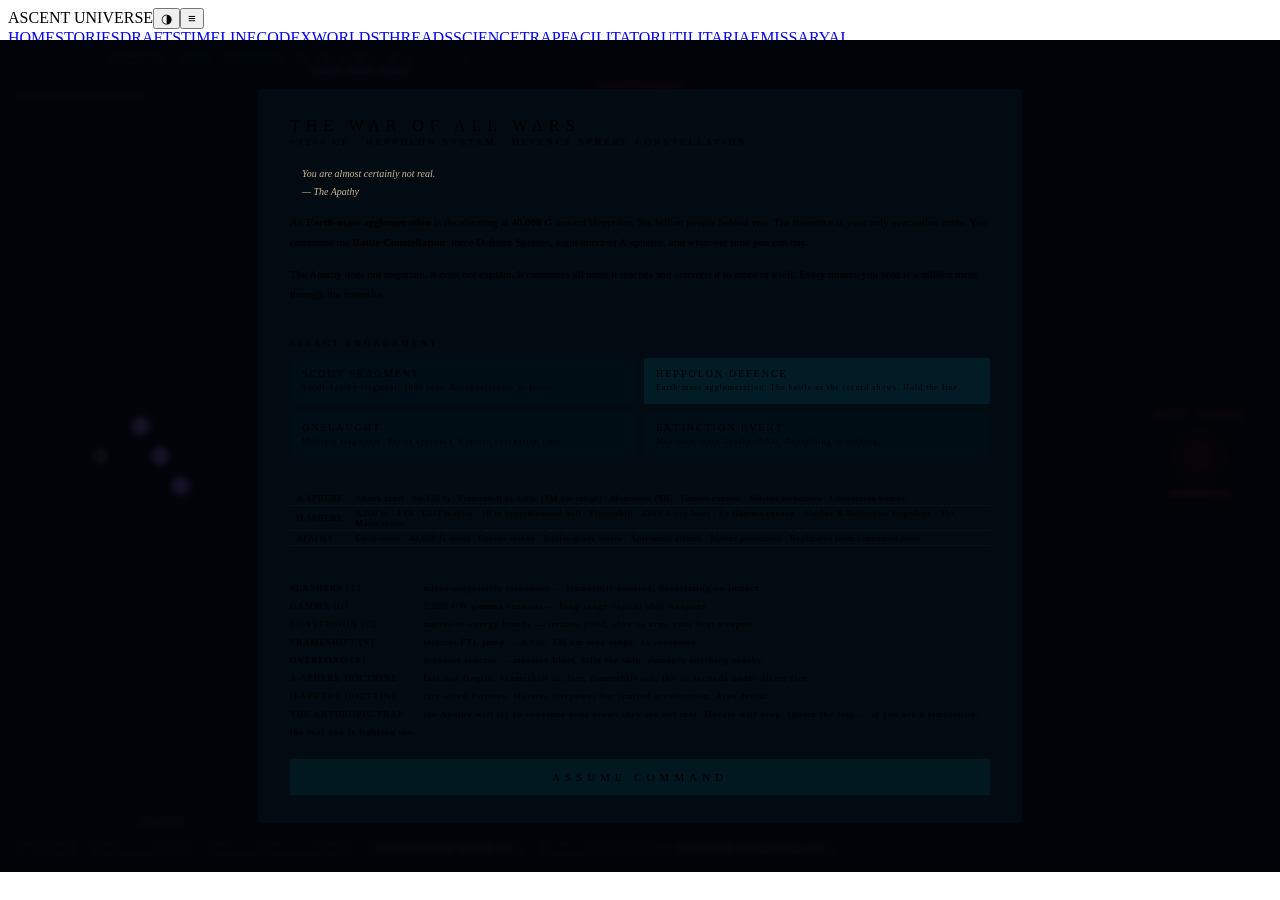
==== apathy-game.html @ 264d3a44 "Add War of All Wars RTS game (apathy-game.html) with site integration - New playable RTS: A-sphere/D" ====
<!DOCTYPE html>
<html lang="en">
<head>
<meta charset="UTF-8">
<meta name="viewport" content="width=device-width, initial-scale=1.0, maximum-scale=1.0, user-scalable=no">
<title>The War of All Wars — Ascent Universe</title>
<link rel="icon" href="favicon.svg" type="image/svg+xml">
<link rel="stylesheet" href="style.css">
<style>
body { overflow: hidden; }
#game-root {
  position: fixed; top: 40px; left: 0; right: 0; bottom: 28px;
  background: #020308; overflow: hidden; cursor: crosshair;
  font-family: var(--mono);
}
#gc { position: absolute; inset: 0; width: 100%; height: 100%; display: block; }

/* ── HUD ─────────────────────────────────────────────────────────── */
.hbtn {
  background: rgba(0,20,30,0.85); border: 1px solid var(--border); color: var(--text-dim);
  font-family: var(--mono); font-size: 9px; letter-spacing: 2px; padding: 6px 12px;
  cursor: pointer; border-radius: 2px; transition: all 0.15s; white-space: nowrap;
}
.hbtn:hover { border-color: var(--accent); color: var(--accent); }
.hbtn.armed { border-color: var(--accent); color: var(--accent); background: rgba(0,229,255,0.08); }
.hbtn.danger { border-color: rgba(255,80,60,0.5); color: #ff6b50; }
.hbtn.danger:hover, .hbtn.danger.armed { border-color: #ff5040; color: #ff5040; background: rgba(255,60,40,0.1); }
.hbtn:disabled { opacity: 0.35; cursor: default; }
.hbtn.purple { border-color: rgba(180,120,255,0.5); color: #b078ff; }
.hbtn.purple:hover, .hbtn.purple.armed { border-color: #b070ff; color: #b070ff; background: rgba(180,120,255,0.1); }

#hud-top { position: absolute; top: 8px; left: 10px; display: flex; gap: 8px; align-items: center; z-index: 6; flex-wrap: wrap; }
#clock { font-size: 11px; color: var(--accent); letter-spacing: 2px; min-width: 88px; }
#scn-tag { font-size: 8px; letter-spacing: 2px; color: var(--text-dim); border: 1px solid var(--border); padding: 4px 8px; border-radius: 2px; }

#fleet-strip { position: absolute; top: 8px; left: 50%; transform: translateX(-50%); display: flex; gap: 4px; z-index: 6; }
.fs-cell {
  width: 24px; height: 24px; border: 1px solid var(--border); border-radius: 2px;
  font-size: 7px; display: flex; align-items: center; justify-content: center;
  color: var(--text-dim); background: rgba(0,15,22,0.8); cursor: pointer; position: relative;
}
.fs-cell .bar { position: absolute; bottom: 0; left: 0; height: 2px; background: var(--accent); }
.fs-cell.sel { border-color: #fff; color: #fff; }
.fs-cell.lost { opacity: 0.3; text-decoration: line-through; }
.fs-cell.dsphere { border-color: rgba(180,120,255,0.5); color: #b078ff; width: 30px; }
.fs-cell.dsphere .bar { background: #b078ff; }

#enemy-strip { position: absolute; top: 40px; left: 50%; transform: translateX(-50%); display: flex; gap: 8px; z-index: 6; }
.es-cell { font-size: 8px; letter-spacing: 1px; color: #ff4040; border: 1px solid rgba(255,60,60,0.35); padding: 3px 8px; border-radius: 2px; background: rgba(30,0,0,0.7); cursor: pointer; }
.es-cell .bar { display: block; height: 2px; background: #ff4040; margin-top: 2px; }
.es-cell.intel { border-color: #ff5040; }

#event-log {
  position: absolute; right: 12px; top: 72px; width: 320px; max-height: 36%;
  z-index: 5; pointer-events: none; display: flex; flex-direction: column; gap: 4px;
  overflow: hidden;
}
.ev { font-size: 9px; line-height: 1.6; letter-spacing: 0.5px; padding: 4px 10px; border-left: 2px solid var(--border);
      background: rgba(0,10,16,0.75); color: var(--text-dim); animation: evIn 0.3s ease; }
.ev .ts { color: rgba(120,160,170,0.5); margin-right: 6px; }
.ev.warn { border-left-color: #ff5040; color: #ff8a70; }
.ev.good { border-left-color: var(--accent); color: var(--accent); }
.ev.quote { border-left-color: var(--accent2); color: #d8c8a8; font-style: italic; }
.ev.trap { border-left-color: #b070ff; color: #c8a0ff; }
@keyframes evIn { from { opacity: 0; transform: translateX(12px); } to { opacity: 1; transform: none; } }

#intel {
  position: absolute; right: 12px; bottom: 12px; width: 320px; z-index: 6;
  background: rgba(8,2,0,0.92); border: 1px solid rgba(255,60,60,0.4); border-radius: 2px;
  padding: 10px 12px; font-size: 9px; line-height: 1.7; color: #d88890; display: none;
}
#intel .ttl { color: #ff5040; font-size: 10px; letter-spacing: 2px; margin-bottom: 6px; }
#intel .row { display: flex; justify-content: space-between; border-bottom: 1px dotted rgba(255,60,60,0.15); padding: 1px 0; }
#intel .row span:first-child { color: rgba(255,100,100,0.55); }
#intel .state { color: #ffce9e; }

#hud-bottom {
  position: absolute; left: 10px; bottom: 12px; right: 344px; z-index: 6;
  display: flex; gap: 12px; align-items: flex-end; flex-wrap: wrap;
}
#sel-panel { display: flex; gap: 6px; flex-wrap: wrap; max-width: 62%; }
.sel-card {
  background: rgba(0,18,26,0.88); border: 1px solid var(--border); border-radius: 2px;
  padding: 5px 10px; font-size: 8px; letter-spacing: 1px; color: var(--text-dim); min-width: 130px;
}
.sel-card .nm { color: var(--accent); font-size: 9px; margin-bottom: 2px; }
.sel-card.dsphere .nm { color: #b078ff; }
.sel-card .hpb { height: 3px; background: rgba(255,255,255,0.08); margin: 3px 0; }
.sel-card .hpb i { display: block; height: 100%; background: var(--accent); }
#ability-bar { display: flex; gap: 8px; flex-wrap: wrap; }

#mode-banner {
  position: absolute; top: 72px; left: 50%; transform: translateX(-50%); z-index: 7;
  font-size: 10px; letter-spacing: 3px; color: var(--accent); padding: 6px 16px;
  border: 1px solid var(--accent); background: rgba(0,20,30,0.9); display: none;
}
#mode-banner.danger { color: #ff5040; border-color: #ff5040; }
#mode-banner.purple { color: #b070ff; border-color: #b070ff; }

#morale-bar {
  position: absolute; left: 10px; top: 42px; z-index: 6;
  font-size: 8px; letter-spacing: 2px; color: var(--text-dim);
}
#morale-bar .bar-bg { width: 140px; height: 4px; background: rgba(255,255,255,0.08); margin-top: 3px; }
#morale-bar .bar-fill { height: 100%; background: var(--accent); transition: width 0.3s; }

#scalebar { position: absolute; bottom: 14px; left: 50%; transform: translateX(-50%); z-index: 5;
  font-size: 8px; letter-spacing: 2px; color: rgba(120,180,200,0.6); text-align: center; pointer-events: none; }
#scalebar .seg { display: block; height: 3px; border: 1px solid rgba(120,180,200,0.5); border-top: none; margin-bottom: 2px; }

/* ── Overlays ────────────────────────────────────────────────────── */
.overlay {
  position: absolute; inset: 0; z-index: 20; display: flex; align-items: center; justify-content: center;
  background: rgba(0,4,8,0.88); backdrop-filter: blur(3px);
}
.ov-panel {
  max-width: 700px; width: calc(100% - 40px); max-height: 92%; overflow-y: auto;
  border: 1px solid var(--border); background: rgba(2,12,18,0.97); padding: 28px 32px; border-radius: 3px;
}
.ov-panel h1 { font-size: 16px; letter-spacing: 6px; color: var(--accent); margin: 0 0 2px; font-weight: 400; }
.ov-panel .sub { font-size: 9px; letter-spacing: 3px; color: var(--text-dim); margin-bottom: 18px; }
.ov-panel p { font-size: 11px; line-height: 1.8; color: var(--text-dim); margin: 0 0 12px; }
.ov-panel p b { color: var(--text); font-weight: 600; }
.ov-panel .ctl { font-size: 9px; line-height: 2; color: var(--text-dim); letter-spacing: 1px; }
.ov-panel .ctl b { color: var(--accent); display: inline-block; min-width: 130px; font-weight: 400; }
.ov-panel .quote { border-left: 2px solid var(--accent2); padding-left: 12px; font-style: italic; color: #cbb894; font-size: 10px; }
.ov-rule { height: 1px; background: var(--border); margin: 16px 0; }
.big-btn {
  display: block; width: 100%; margin-top: 18px; padding: 12px; text-align: center;
  background: rgba(0,229,255,0.06); border: 1px solid var(--accent); color: var(--accent);
  font-family: var(--mono); font-size: 11px; letter-spacing: 5px; cursor: pointer; transition: all 0.2s;
}
.big-btn:hover { background: rgba(0,229,255,0.15); }
.stat-row { display: flex; justify-content: space-between; font-size: 10px; letter-spacing: 1px; color: var(--text-dim); padding: 4px 0; border-bottom: 1px dotted rgba(255,255,255,0.06); }
.stat-row span:last-child { color: var(--text); }
#aftermath-title { font-size: 18px; letter-spacing: 6px; margin-bottom: 4px; }
.scn-grid { display: grid; grid-template-columns: 1fr 1fr; gap: 8px; margin: 10px 0; }
.scn-btn { border: 1px solid var(--border); background: rgba(0,15,22,0.7); padding: 10px 12px; cursor: pointer;
  font-family: var(--mono); text-align: left; transition: all 0.15s; border-radius: 2px; }
.scn-btn:hover { border-color: var(--accent); }
.scn-btn.sel { border-color: var(--accent); background: rgba(0,229,255,0.08); }
.scn-btn .sn { font-size: 10px; letter-spacing: 2px; color: var(--accent); margin-bottom: 3px; }
.scn-btn .sd { font-size: 8px; letter-spacing: 1px; color: var(--text-dim); line-height: 1.5; }
.spec-tbl { width: 100%; font-size: 9px; letter-spacing: 0.5px; color: var(--text-dim); border-collapse: collapse; margin-bottom: 8px; }
.spec-tbl td { padding: 2px 6px; border-bottom: 1px dotted rgba(255,255,255,0.06); }
.spec-tbl td:first-child { color: var(--accent); white-space: nowrap; }

@media (max-width: 900px) {
  #event-log { width: 210px; top: 100px; }
  #intel { width: 210px; }
  #hud-bottom { right: 224px; }
  #fleet-strip { top: 40px; }
  #enemy-strip { top: 72px; }
}
</style>
</head>
<body>
<div id="game-root">
  <canvas id="gc"></canvas>

  <div id="hud-top">
    <span id="clock">T+00:00</span>
    <button class="hbtn" id="btn-pause">PAUSE</button>
    <button class="hbtn" id="btn-speed">4&times;</button>
    <button class="hbtn" id="btn-fit">FIT [F]</button>
    <button class="hbtn" id="btn-rings">RINGS [O]</button>
    <button class="hbtn" id="btn-help">?</button>
    <button class="hbtn" id="btn-sim" title="Autoplay: AI controls your fleet">SIM</button>
    <span id="scn-tag"></span>
  </div>

  <div id="morale-bar">
    FLEET MORALE <span id="morale-pct">100%</span>
    <div class="bar-bg"><div class="bar-fill" id="morale-fill" style="width:100%"></div></div>
  </div>

  <div id="fleet-strip"></div>
  <div id="enemy-strip"></div>
  <div id="event-log"></div>
  <div id="intel"></div>
  <div id="mode-banner"></div>
  <div id="scalebar"><span class="seg" id="scaleseg"></span><span id="scalelbl"></span></div>

  <div id="hud-bottom">
    <div id="ability-bar">
      <button class="hbtn" id="btn-all">ALL [A]</button>
      <button class="hbtn" id="btn-slasher">SLASHERS [T]</button>
      <button class="hbtn" id="btn-gamma">GAMMA CANNONS [G]</button>
      <button class="hbtn purple" id="btn-conversion">CONVERSION BOMB [C]</button>
      <button class="hbtn" id="btn-frameshift">FRAMESHIFT [V]</button>
      <button class="hbtn danger" id="btn-overload">REACTOR OVERLOAD [X]</button>
    </div>
    <div id="sel-panel"></div>
  </div>

  <!-- Briefing -->
  <div class="overlay" id="briefing">
    <div class="ov-panel">
      <h1>THE WAR OF ALL WARS</h1>
      <div class="sub">~3200 CE &middot; HEPPOLON SYSTEM &middot; DEFENCE SPHERE CONSTELLATION</div>
      <p class="quote">You are almost certainly not real.<br>&mdash; The Apathy</p>
      <p>An <b>Earth-mass agglomeration</b> is decelerating at <b>40,000 G</b> toward Heppolon.
      Six billion people behind you. The interstice is your only evacuation route.
      You command the <b>Battle Constellation</b>: three Defence Spheres, eight hundred
      A-spheres, and whatever time you can buy.</p>
      <p>The Apathy does not negotiate. It does not explain. It consumes all mass
      it reaches and converts it to more of itself. Every minute you hold is a
      million more through the interstice.</p>
      <div class="ov-rule"></div>
      <div class="sub" style="margin-bottom:8px">SELECT ENGAGEMENT</div>
      <div class="scn-grid" id="scn-grid"></div>
      <div class="ov-rule"></div>
      <table class="spec-tbl">
        <tr><td>A-SPHERE</td><td>Attack craft &middot; 90-130 G &middot; Frameshift to 0.99c (1M km range) &middot; Monopole PDC &middot; Graver cannon &middot; Slasher torpedoes &middot; Conversion bombs</td></tr>
        <tr><td>D-SPHERE</td><td>3,200 m &middot; 4 Gt &middot; GUT reactor &middot; 10 m hyperdiamond hull &middot; Frameshift &middot; 220&times; X-ray laser &middot; 8&times; Gamma cannon &middot; Slasher &amp; Destructor torpedoes &middot; 35&times; Masscannon</td></tr>
        <tr><td>APATHY</td><td>Earth-mass &middot; 40,000 G decel &middot; Graver spikes &middot; Stellar-grade lasers &middot; Anti-mind affects &middot; Matter projection &middot; Replicates from consumed mass</td></tr>
      </table>
      <div class="ov-rule"></div>
      <div class="ctl">
        <b>SLASHERS [T]</b> micro-singularity torpedoes &mdash; frameshift-boosted, devastating on impact<br>
        <b>GAMMA [G]</b> 2,200 GW gamma cannons &mdash; long-range capital ship weapons<br>
        <b>CONVERSION [C]</b> matter-to-energy bombs &mdash; teraton yield, slow to arm, your best weapon<br>
        <b>FRAMESHIFT [V]</b> tactical FTL jump &mdash; 0.99c, 1M km max range, 1s cooldown<br>
        <b>OVERLOAD [X]</b> detonate reactor &mdash; massive blast, kills the ship, damages anything nearby<br>
        <b>A-SPHERE DOCTRINE</b> fast and fragile. Frameshift in, fire, frameshift out. Die in seconds under direct fire.<br>
        <b>D-SPHERE DOCTRINE</b> city-sized fortress. Massive firepower but limited acceleration. Area denial.<br>
        <b>THE ANTHROPIC TRAP</b> the Apathy will try to convince your crews they are not real. Morale will drop. Ignore the trap &mdash; if you are a simulation, the real you is fighting too.<br>
      </div>
      <button class="big-btn" id="btn-start">ASSUME COMMAND</button>
    </div>
  </div>

  <!-- Help overlay -->
  <div class="overlay" id="helpov" style="display:none">
    <div class="ov-panel">
      <h1>COMMAND REFERENCE</h1>
      <div class="sub">DEFENCE SPHERE CONSTELLATION</div>
      <div class="ctl">
        <b>LEFT-CLICK</b> select unit or designate target in weapon mode<br>
        <b>RIGHT-CLICK</b> move selected units to position / attack-move on enemy<br>
        <b>SHIFT+CLICK</b> add to selection &middot; <b>A</b> select all &middot; <b>1-9</b> select by number<br>
        <b>SCROLL</b> zoom &middot; <b>MIDDLE-DRAG</b> pan &middot; <b>ARROWS</b> pan<br>
        <b>SPACE</b> pause &middot; <b>+/-</b> time compression &middot; <b>F</b> fit view &middot; <b>O</b> range rings<br>
      </div>
      <div class="ov-rule"></div>
      <div class="ctl">
        <b>APATHY GRAVER SPIKES</b> predictive gravity weapons. Hard to dodge. Shred missiles and ships alike.<br>
        <b>SHEARING WAVES</b> gravity gradients that disable frameshift drives and sever hull armour.<br>
        <b>ANTI-MIND AFFECTS</b> memetic weapons that reduce fleet morale. Lower morale = reduced crew effectiveness.<br>
        <b>REPLICATION</b> the Apathy converts consumed mass into more of itself. Do not let it reach the planet.<br>
        <b>WIN CONDITION</b> destroy the Apathy fragment before it reaches the interstice. Or hold long enough for full evacuation.<br>
      </div>
      <button class="big-btn" id="btn-helpclose">RETURN TO CIC</button>
    </div>
  </div>

  <!-- Aftermath -->
  <div class="overlay" id="aftermath" style="display:none">
    <div class="ov-panel">
      <h1 id="aftermath-title"></h1>
      <div class="sub" id="aftermath-sub"></div>
      <div id="aftermath-stats"></div>
      <div class="ov-rule"></div>
      <p class="quote" id="aftermath-quote"></p>
      <p class="ctl" id="aftermath-canon" style="margin-top:12px;"></p>
      <button class="big-btn" id="btn-restart">NEW ENGAGEMENT</button>
    </div>
  </div>
</div>

<script>
(function(){
'use strict';

/* ════════════════════════════════════════════════════════════════════
   THE WAR OF ALL WARS — Apathy War, ~3200 CE
   Real units: positions in Mm (megametres = 1000 km), velocity in km/s,
   acceleration in km/s^2. 1 G = 0.00981 km/s^2.
   Frameshift: instant repositioning up to 1,000,000 km (1000 Mm).
   Fixed-timestep sim with time compression.
   ════════════════════════════════════════════════════════════════════ */

const canvas = document.getElementById('gc');
const ctx = canvas.getContext('2d');
let vw = 100, vh = 100, dpr = 1;

const G = 0.00981;
const H = 0.5;
const C = 299792;   // speed of light, km/s
const Mm = 1000;    // 1 megametre = 1000 km; world coords in Mm
const WORLD = { w: 6000, h: 4000 };  // 6M x 4M km battlespace
const INTERSTICE = { x: 300, y: 2000 };
const PLANET = { x: 1200, y: 2000 };

const cam = { x: WORLD.w/2, y: WORLD.h/2, z: 0.15 };

const SCENARIOS = {
  scout:     { label: 'SCOUT FRAGMENT',    desc: 'Small Apathy fragment, 1000 tons. Reconnaissance in force.', mass: 1000, speed: 0.3 },
  standard:  { label: 'HEPPOLON DEFENCE',  desc: 'Earth-mass agglomeration. The battle as the record shows. Hold the line.', mass: 5.97e9, speed: 0.7 },
  onslaught: { label: 'ONSLAUGHT',         desc: 'Multiple fragments. Faster approach. Limited evacuation time.', mass: 5.97e11, speed: 0.85 },
  extinction:{ label: 'EXTINCTION EVENT',  desc: 'Maximum-mass Apathy. 0.95c. Everything or nothing.', mass: 5.97e13, speed: 0.95 }
};
let scnKey = 'standard';
try { scnKey = localStorage.getItem('woaw-scn') || 'standard'; } catch(e){}
if (!SCENARIOS[scnKey]) scnKey = 'standard';

const game = {
  running: false, paused: false, over: false,
  t: 0, timeScale: 4, rings: true,
  morale: 100, trapActive: false, trapT: 0,
  evacPop: 0, evacRate: 0,
  autoplay: false, autoT: 0,
  endTimer: -1
};
const stats = {
  asphereDestroyed: 0, dsphereDestroyed: 0,
  slashersFired: 0, gammaFired: 0, conversionFired: 0,
  overloads: 0, frameshifts: 0,
  apathyDamage: 0
};

const units = [], enemies = [], projectiles = [], beams = [], fx = [];
let selected = new Set();
let mode = null;
let intelTarget = null;
let dragStart = null, dragNow = null, panning = false, panLast = null;

/* ── class data ─────────────────────────────────────────────────── */
const CLS = {
  asphere: {
    label: 'A-SPHERE ATTACK CRAFT',
    acc: 100*G, accBurst: 130*G, vmax: 800,
    hull: 40, armor: 10,
    frameshiftRange: 1000, frameshiftCd: 8,
    pdcRange: 80, pdcDmg: 2, pdcCycle: 2,
    graverRange: 400, graverDmg: 8, graverCycle: 15,
    slasherCount: 12, slasherSpeed: 200, slasherDmg: 15,
    conversionCount: 2, conversionDmg: 80, conversionArm: 10,
    overloadDmg: 120, overloadRadius: 60
  },
  dsphere: {
    label: 'ULTIMATE HEIGHT-CLASS DEFENCE SPHERE',
    acc: 2*G, accBurst: 5*G, vmax: 50,
    hull: 800, armor: 100,
    frameshiftRange: 1000, frameshiftCd: 15,
    xrayCount: 220, xrayRange: 600, xrayDmg: 1, xrayCycle: 3,
    gammaCount: 8, gammaRange: 1200, gammaDmg: 12, gammaCycle: 12,
    slasherCount: 60, slasherSpeed: 150, slasherDmg: 20,
    conversionCount: 30, conversionDmg: 120, conversionArm: 15,
    masscannon: 35, massRange: 200, massDmg: 3, massCycle: 1,
    overloadDmg: 500, overloadRadius: 150
  },
  apathy: {
    label: 'APATHY AGGLOMERATION',
    acc: 40000*G,
    graverRange: 800, graverDmg: 30, graverCycle: 4,
    laserRange: 2000, laserDmg: 15, laserCycle: 2,
    waveRange: 400, waveDmg: 50,
    antimindRange: 3000, antimindCycle: 60,
    trapRange: 5000, trapCd: 180,
    replicateRate: 0.001
  }
};

const ASPHERE_NAMES = [];
for (let i = 1; i <= 20; i++) ASPHERE_NAMES.push('A-' + String(i).padStart(2,'0'));
const DSPHERE_NAMES = ['ULTIMATE HEIGHT', 'RESOLUTE DAWN', 'IRON COVENANT'];

/* ── helpers ─────────────────────────────────────────────────────── */
const rnd = Math.random;
function dist(a,b){ return Math.hypot(a.x-b.x, a.y-b.y); }
function clamp(v,a,b){ return v<a?a:(v>b?b:v); }
function fmt(n){ return Math.round(n).toString().replace(/\B(?=(\d{3})+(?!\d))/g, ','); }

function thrustToward(e, dvx, dvy, acc, dt){
  const dm = Math.hypot(dvx, dvy) || 1e-9;
  const am = Math.min(acc*dt, dm);
  e.vx += dvx/dm*am; e.vy += dvy/dm*am;
  e.curAcc = am/dt;
}
function arrive(e, tx, ty, acc, dt, vmax){
  const dx = tx-e.x, dy = ty-e.y, d = Math.hypot(dx,dy) || 1e-9;
  const sp = Math.min(vmax, Math.sqrt(2*acc*Math.max(d-1,0))*0.85);
  thrustToward(e, dx/d*sp - e.vx, dy/d*sp - e.vy, acc, dt);
}
function pursue(e, tx, ty, acc, dt, vmax){
  const dx = tx-e.x, dy = ty-e.y, d = Math.hypot(dx,dy) || 1e-9;
  thrustToward(e, dx/d*vmax - e.vx, dy/d*vmax - e.vy, acc, dt);
}
function brake(e, acc, dt){
  thrustToward(e, -e.vx, -e.vy, acc, dt);
  if (Math.hypot(e.vx, e.vy) < 0.05){ e.vx = 0; e.vy = 0; e.curAcc = 0; }
}
function lead(sx, sy, t, ps, maxT){
  let tx = t.x, ty = t.y;
  for (let i=0;i<3;i++){
    const tt = Math.min(Math.hypot(tx-sx, ty-sy)*Mm/ps, maxT || 1e9);
    tx = t.x + t.vx*tt/Mm; ty = t.y + t.vy*tt/Mm;
  }
  return { x: tx, y: ty };
}

/* ── setup ───────────────────────────────────────────────────────── */
function makeUnit(cls, name, x, y){
  const c = CLS[cls];
  return {
    kind: 'fleet', cls, name, x, y, vx: 0, vy: 0, curAcc: 0,
    hp: c.hull, maxHp: c.hull, armor: c.armor || 0, angle: 0,
    dest: null, attackTarget: null,
    slashers: c.slasherCount || 0,
    conversions: c.conversionCount || 0,
    frameshiftCd: 0, xrayCd: 0, gammaCd: 0, pdcCd: 0, massCd: 0,
    dead: false, flash: 0, id: 0
  };
}

function makeApathy(x, y, hp){
  return {
    kind: 'apathy', cls: 'apathy', name: 'APATHY FRAGMENT',
    x, y, vx: 0, vy: 0, curAcc: 0, angle: Math.PI,
    hp, maxHp: hp, armor: 0,
    graverCd: 0, laserCd: 0, waveCd: 0, antimindCd: 30, trapCd: 60,
    dead: false, flash: 0, replicateAcc: 0,
    target: null, state: 'approach'
  };
}

let nextId = 1;
function initGame(){
  const scn = SCENARIOS[scnKey];
  units.length = 0; enemies.length = 0; projectiles.length = 0; beams.length = 0; fx.length = 0;
  selected.clear(); nextId = 1;
  Object.keys(stats).forEach(k => stats[k] = 0);
  game.t = 0; game.morale = 100; game.trapActive = false; game.trapT = 0;
  game.evacPop = 0; game.evacRate = 0; game.over = false; game.endTimer = -1;

  // D-spheres in defensive formation near the interstice
  for (let i = 0; i < 3; i++){
    const u = makeUnit('dsphere', DSPHERE_NAMES[i],
      INTERSTICE.x + 200 + i*100, INTERSTICE.y - 150 + i*150);
    u.id = nextId++;
    units.push(u);
  }
  // A-sphere wings spread across the battlespace
  for (let i = 0; i < 20; i++){
    const ang = (i / 20) * Math.PI * 2;
    const r = 400 + rnd()*300;
    const u = makeUnit('asphere', ASPHERE_NAMES[i],
      WORLD.w/2 + Math.cos(ang)*r, WORLD.h/2 + Math.sin(ang)*r);
    u.id = nextId++;
    units.push(u);
  }

  // Apathy: arrives from the right edge
  const apathyHp = Math.min(scn.mass / 100, 10000);
  const ap = makeApathy(WORLD.w - 200, WORLD.h/2, apathyHp);
  ap.vx = -scn.speed * C / Mm * 0.001; // very slow in world coords, decelerating
  enemies.push(ap);

  game.evacRate = 800000; // people per second through the interstice
}

/* ── event log ───────────────────────────────────────────────────── */
const logEl = document.getElementById('event-log');
function logTime(){
  const t = game.t, m = Math.floor(t/60), s = Math.floor(t%60);
  return String(m).padStart(2,'0') + ':' + String(s).padStart(2,'0');
}
function log(msg, cls){
  const d = document.createElement('div');
  d.className = 'ev' + (cls ? ' '+cls : '');
  d.innerHTML = '<span class="ts">'+logTime()+'</span>' + msg;
  logEl.insertBefore(d, logEl.firstChild);
  while (logEl.children.length > 9) logEl.removeChild(logEl.lastChild);
}

/* ── combat ──────────────────────────────────────────────────────── */
function hitUnit(u, dmg, type){
  if (u.dead) return;
  const absorbed = Math.min(u.armor, dmg * 0.5);
  u.armor -= absorbed * 0.1;
  u.hp -= (dmg - absorbed);
  u.flash = 0.25;
  if (u.hp <= 0) destroyUnit(u);
}
function destroyUnit(u){
  if (u.dead) return;
  u.dead = true; u.hp = 0;
  if (u.cls === 'asphere') stats.asphereDestroyed++;
  else stats.dsphereDestroyed++;
  selected.delete(u.id);
  fx.push({ type:'boom', x:u.x, y:u.y, t:0, dur:u.cls==='dsphere'?2:0.8, maxR:u.cls==='dsphere'?80:30, color:'rgba(255,200,140,1)' });
  log(u.name + ' destroyed.', 'warn');
  refreshFleetStrip();
}
function hitApathy(a, dmg){
  if (a.dead) return;
  a.hp -= dmg; a.flash = 0.25;
  stats.apathyDamage += dmg;
  if (a.hp <= 0){
    a.dead = true;
    fx.push({ type:'boom', x:a.x, y:a.y, t:0, dur:4, maxR:300, color:'rgba(255,255,230,1)' });
    log('APATHY FRAGMENT DESTROYED. The agglomeration is breaking apart, consumed in its own energy.', 'good');
  }
}

/* ── unit actions ────────────────────────────────────────────────── */
function fireSlasher(u, target){
  if (u.dead || u.slashers <= 0 || !target || target.dead) return;
  u.slashers--;
  stats.slashersFired++;
  const spd = CLS[u.cls].slasherSpeed;
  const L = lead(u.x, u.y, target, spd*Mm, 30);
  const d = Math.hypot(L.x-u.x, L.y-u.y) || 1;
  projectiles.push({
    type: 'slasher', x: u.x, y: u.y,
    vx: (L.x-u.x)/d*spd + u.vx/Mm, vy: (L.y-u.y)/d*spd + u.vy/Mm,
    target, dmg: CLS[u.cls].slasherDmg, life: 60, dead: false, age: 0
  });
  u.flash = 0.1;
  fx.push({ type:'launch', x:u.x, y:u.y, tx:target.x, ty:target.y, t:0, dur:1.5, maxR:20, color:'rgba(0,229,255,0.6)', n:1 });
}
function fireConversion(u, target){
  if (u.dead || u.conversions <= 0 || !target || target.dead) return;
  u.conversions--;
  stats.conversionFired++;
  const spd = 80;
  const L = lead(u.x, u.y, target, spd*Mm, 40);
  const d = Math.hypot(L.x-u.x, L.y-u.y) || 1;
  projectiles.push({
    type: 'conversion', x: u.x, y: u.y,
    vx: (L.x-u.x)/d*spd + u.vx/Mm, vy: (L.y-u.y)/d*spd + u.vy/Mm,
    target, dmg: CLS[u.cls].conversionDmg, life: 120, dead: false, age: 0,
    armTime: CLS[u.cls].conversionArm
  });
  u.flash = 0.15;
  fx.push({ type:'launch', x:u.x, y:u.y, tx:target.x, ty:target.y, t:0, dur:2, maxR:30, color:'rgba(180,120,255,0.7)', n:1 });
  log(u.name + ': Conversion bomb away. Teraton yield. Arm time ' + CLS[u.cls].conversionArm + 's.', 'good');
}
function doFrameshift(u, tx, ty){
  if (u.dead || u.frameshiftCd > 0) return;
  const maxR = CLS[u.cls].frameshiftRange;
  const d = Math.hypot(tx-u.x, ty-u.y);
  if (d > maxR){ tx = u.x + (tx-u.x)/d*maxR; ty = u.y + (ty-u.y)/d*maxR; }
  fx.push({ type:'ring', x:u.x, y:u.y, t:0, dur:0.6, maxR:40, color:'rgba(160,200,255,0.8)' });
  u.x = tx; u.y = ty;
  u.frameshiftCd = CLS[u.cls].frameshiftCd;
  stats.frameshifts++;
  fx.push({ type:'ring', x:u.x, y:u.y, t:0, dur:0.8, maxR:50, color:'rgba(160,200,255,0.9)' });
}
function doOverload(u){
  if (u.dead) return;
  const c = CLS[u.cls];
  stats.overloads++;
  fx.push({ type:'gamma', x:u.x, y:u.y, t:0, dur:2.5, maxR:c.overloadRadius, color:'rgba(255,255,200,1)' });
  for (const e of enemies){
    if (e.dead) continue;
    if (dist(u, e) < c.overloadRadius) hitApathy(e, c.overloadDmg);
  }
  for (const o of units){
    if (o.dead || o === u) continue;
    if (dist(u, o) < c.overloadRadius * 0.5) hitUnit(o, c.overloadDmg * 0.3, 'blast');
  }
  log(u.name + ': Reactor overload. Vacuum energy discharge. ' + (u.cls === 'dsphere' ? 'The detonation outshines the star.' : 'A brief, brilliant point of light.'), 'warn');
  destroyUnit(u);
}

/* ── update: fleet units ─────────────────────────────────────────── */
function updateUnit(u, dt){
  if (u.dead) return;
  u.flash = Math.max(0, u.flash - dt);
  u.frameshiftCd = Math.max(0, u.frameshiftCd - dt);
  const c = CLS[u.cls];

  // Movement
  if (u.attackTarget && !u.attackTarget.dead){
    const d = dist(u, u.attackTarget);
    const standoff = u.cls === 'dsphere' ? 600 : 300;
    if (d > standoff) pursue(u, u.attackTarget.x, u.attackTarget.y, c.acc, dt, c.vmax);
    else brake(u, c.acc, dt);
  } else if (u.dest){
    arrive(u, u.dest.x, u.dest.y, c.acc, dt, c.vmax);
    if (dist(u, u.dest) < 5 && Math.hypot(u.vx,u.vy) < 1){ u.dest = null; u.vx = 0; u.vy = 0; }
  } else {
    brake(u, c.acc, dt);
  }
  u.x = clamp(u.x + u.vx/Mm*dt, 10, WORLD.w-10);
  u.y = clamp(u.y + u.vy/Mm*dt, 10, WORLD.h-10);
  if (Math.hypot(u.vx,u.vy) > 1) u.angle = Math.atan2(u.vy, u.vx);

  // Morale effect on fire rate
  const moraleF = 0.5 + 0.5 * (game.morale / 100);

  // Auto weapons vs nearest enemy
  const target = enemies.find(e => !e.dead);
  if (!target) return;
  const d = dist(u, target);

  if (u.cls === 'dsphere'){
    // X-ray lasers: continuous barrage
    u.xrayCd -= dt;
    if (u.xrayCd <= 0 && d < c.xrayRange){
      u.xrayCd = c.xrayCycle / moraleF;
      beams.push({ x1:u.x, y1:u.y, x2:target.x, y2:target.y, life:0.2, color:'rgba(255,235,255,0.85)', w:1.5 });
      hitApathy(target, c.xrayDmg);
    }
    // Gamma cannons
    u.gammaCd -= dt;
    if (u.gammaCd <= 0 && d < c.gammaRange){
      u.gammaCd = c.gammaCycle / moraleF;
      beams.push({ x1:u.x, y1:u.y, x2:target.x, y2:target.y, life:0.4, color:'rgba(140,255,160,0.95)', w:3 });
      hitApathy(target, c.gammaDmg);
      stats.gammaFired++;
    }
    // Masscannons
    u.massCd -= dt;
    if (u.massCd <= 0 && d < c.massRange){
      u.massCd = c.massCycle;
      hitApathy(target, c.massDmg);
    }
  } else {
    // A-sphere: PDC + graver cannon
    u.pdcCd -= dt;
    if (u.pdcCd <= 0 && d < c.pdcRange){
      u.pdcCd = c.pdcCycle / moraleF;
      beams.push({ x1:u.x, y1:u.y, x2:target.x, y2:target.y, life:0.1, color:'rgba(200,255,220,0.7)', w:1 });
      hitApathy(target, c.pdcDmg);
    }
    u.gammaCd = (u.gammaCd || 0) - dt;
    if (u.gammaCd <= 0 && d < c.graverRange){
      u.gammaCd = c.graverCycle / moraleF;
      beams.push({ x1:u.x, y1:u.y, x2:target.x+rnd()*20-10, y2:target.y+rnd()*20-10, life:0.3, color:'rgba(160,220,255,0.9)', w:2 });
      hitApathy(target, c.graverDmg);
    }
  }
}

/* ── update: apathy ──────────────────────────────────────────────── */
function updateApathy(a, dt){
  if (a.dead) return;
  a.flash = Math.max(0, a.flash - dt);

  // Approach the interstice/planet
  if (a.state === 'approach'){
    arrive(a, PLANET.x, PLANET.y, CLS.apathy.acc * 0.0001, dt, 200);
  }
  a.x += a.vx/Mm*dt; a.y += a.vy/Mm*dt;

  // Pick target: nearest unit
  const alive = units.filter(u => !u.dead);
  if (!alive.length) return;
  let nearest = null, nd = Infinity;
  for (const u of alive){ const d = dist(a, u); if (d < nd){ nd = d; nearest = u; } }
  a.target = nearest;

  // Graver spikes: predictive targeting
  a.graverCd -= dt;
  if (a.graverCd <= 0 && nd < CLS.apathy.graverRange){
    a.graverCd = CLS.apathy.graverCycle;
    const tgt = alive[Math.floor(rnd()*alive.length)];
    if (tgt && dist(a, tgt) < CLS.apathy.graverRange){
      const d2 = dist(a, tgt);
      const p = d2 < 100 ? 0.7 : d2 < 300 ? 0.4 : 0.2;
      beams.push({ x1:a.x, y1:a.y, x2:tgt.x, y2:tgt.y, life:0.5, color:'rgba(255,60,60,0.95)', w:4 });
      if (rnd() < p) hitUnit(tgt, CLS.apathy.graverDmg, 'graver');
      else fx.push({ type:'ring', x:tgt.x, y:tgt.y, t:0, dur:0.4, maxR:30, color:'rgba(255,60,60,0.5)' });
    }
  }

  // Stellar-grade lasers
  a.laserCd -= dt;
  if (a.laserCd <= 0 && nd < CLS.apathy.laserRange){
    a.laserCd = CLS.apathy.laserCycle;
    const targets = alive.sort(() => rnd()-0.5).slice(0, 3);
    for (const tgt of targets){
      if (dist(a, tgt) < CLS.apathy.laserRange){
        beams.push({ x1:a.x, y1:a.y, x2:tgt.x, y2:tgt.y, life:0.3, color:'rgba(255,120,40,0.9)', w:2.5 });
        hitUnit(tgt, CLS.apathy.laserDmg, 'laser');
      }
    }
  }

  // Shearing gravity wave (close range area effect)
  a.waveCd -= dt;
  if (a.waveCd <= 0){
    a.waveCd = 20;
    let hit = false;
    for (const u of alive){
      if (dist(a, u) < CLS.apathy.waveRange){
        hitUnit(u, CLS.apathy.waveDmg, 'wave');
        u.frameshiftCd = Math.max(u.frameshiftCd, 10);
        hit = true;
      }
    }
    if (hit){
      fx.push({ type:'gamma', x:a.x, y:a.y, t:0, dur:1.5, maxR:CLS.apathy.waveRange, color:'rgba(255,40,40,0.5)' });
      log('Shearing gravity wave. Frameshift drives disrupted. Hull armour severed.', 'warn');
    }
  }

  // Anti-mind affects
  a.antimindCd -= dt;
  if (a.antimindCd <= 0 && nd < CLS.apathy.antimindRange){
    a.antimindCd = CLS.apathy.antimindCycle;
    game.morale = Math.max(10, game.morale - 8);
    log('Anti-mind affects detected. Crew reporting consciousness disruption, existential dread. Morale degrading.', 'trap');
  }

  // Anthropic trap
  a.trapCd -= dt;
  if (a.trapCd <= 0 && nd < CLS.apathy.trapRange && !game.trapActive){
    a.trapCd = CLS.apathy.trapCd;
    game.trapActive = true; game.trapT = 30;
    game.morale = Math.max(5, game.morale - 15);
    log('ANTHROPIC TRAP DEPLOYING. Thousand-kilometre holographic display: "You are almost certainly not real."', 'trap');
    log('Probability evidence projecting. 999,999 in 1,000,000 chance you are a simulation. Surrender terms offered.', 'trap');
  }
  if (game.trapActive){
    game.trapT -= dt;
    if (game.trapT <= 0){
      game.trapActive = false;
      log('Anthropic trap fading. Protocol: ignore. If fighting, the real you is fighting too.', 'good');
      game.morale = Math.min(100, game.morale + 5);
    }
  }

  // Self-replication (slow HP recovery)
  if (a.hp < a.maxHp){
    a.replicateAcc += dt;
    if (a.replicateAcc >= 10){
      a.replicateAcc = 0;
      a.hp = Math.min(a.maxHp, a.hp + a.maxHp * CLS.apathy.replicateRate);
    }
  }
}

/* ── projectiles ─────────────────────────────────────────────────── */
function updateProjectiles(dt){
  for (const p of projectiles){
    if (p.dead) continue;
    p.life -= dt; p.age += dt;
    if (p.life <= 0){ p.dead = true; continue; }
    if (!p.target || p.target.dead){ p.dead = true; continue; }

    // Guidance
    const L = lead(p.x, p.y, p.target, Math.max(100, Math.hypot(p.vx,p.vy)*Mm), 30);
    const dx = L.x-p.x, dy = L.y-p.y, d2 = Math.hypot(dx,dy) || 1;
    const maxAcc = 50; // Mm/s^2 equivalent
    p.vx += dx/d2*maxAcc*dt*0.01; p.vy += dy/d2*maxAcc*dt*0.01;

    p.x += p.vx*dt; p.y += p.vy*dt;

    // Hit detection
    const hitD = dist(p, p.target);
    if (hitD < (p.type === 'conversion' ? 20 : 8)){
      if (p.type === 'conversion' && p.age < p.armTime){
        // Not armed yet - dud
        p.dead = true;
        fx.push({ type:'ring', x:p.x, y:p.y, t:0, dur:0.5, maxR:20, color:'rgba(180,120,255,0.4)' });
        continue;
      }
      p.dead = true;
      hitApathy(p.target, p.dmg);
      if (p.type === 'conversion'){
        fx.push({ type:'gamma', x:p.x, y:p.y, t:0, dur:3, maxR:100, color:'rgba(255,255,200,1)' });
        log('CONVERSION BOMB DETONATION. Energy beyond SI prefixes. The fabric of space itself warps.', 'good');
        // Splash damage to nearby friendlies
        for (const u of units){
          if (u.dead) continue;
          if (dist(p, u) < 80) hitUnit(u, 20, 'blast');
        }
      } else {
        fx.push({ type:'boom', x:p.x, y:p.y, t:0, dur:1, maxR:40, color:'rgba(200,240,255,0.9)' });
      }
    }

    // Apathy graver spike intercepts projectiles
    if (p.age > 2 && rnd() < 0.002 * dt){
      p.dead = true;
      fx.push({ type:'ring', x:p.x, y:p.y, t:0, dur:0.3, maxR:15, color:'rgba(255,60,60,0.5)' });
    }
  }

  for (const b of beams) b.life -= dt;
  for (const f of fx) f.t += dt;
}

/* ── autoplay AI ─────────────────────────────────────────────────── */
function updateAutoplay(dt){
  if (!game.autoplay) return;
  game.autoT -= dt;
  if (game.autoT > 0) return;
  game.autoT = 2 + rnd()*3;

  const target = enemies.find(e => !e.dead);
  if (!target) return;

  for (const u of units){
    if (u.dead) continue;
    const d = dist(u, target);

    if (u.cls === 'asphere'){
      u.attackTarget = target;
      // Fire slashers at medium range
      if (d < 500 && u.slashers > 0 && rnd() < 0.3){
        fireSlasher(u, target);
      }
      // Conversion bombs at closer range
      if (d < 300 && u.conversions > 0 && rnd() < 0.1){
        fireConversion(u, target);
      }
      // Frameshift repositioning
      if (d < 150 && u.frameshiftCd <= 0 && rnd() < 0.2){
        const ang = rnd()*Math.PI*2;
        doFrameshift(u, target.x + Math.cos(ang)*350, target.y + Math.sin(ang)*350);
      }
      // Overload when nearly dead and close
      if (u.hp < 10 && d < 100){
        doOverload(u);
      }
    } else {
      // D-sphere: maintain standoff, fire everything
      u.attackTarget = target;
      if (u.slashers > 0 && rnd() < 0.15){
        fireSlasher(u, target);
      }
      if (u.conversions > 0 && d < 800 && rnd() < 0.05){
        fireConversion(u, target);
      }
    }
  }
}

/* ── end conditions ──────────────────────────────────────────────── */
function checkEnd(dt){
  if (game.over) return;
  game.evacPop += game.evacRate * dt;

  const ap = enemies.find(e => !e.dead);
  const fleetGone = units.every(u => u.dead);

  if (ap && dist(ap, PLANET) < 50){
    game.endTimer = 3;
    log('The Apathy has reached Heppolon. Replication beginning. Surface consumed.', 'warn');
  }
  if (!ap || fleetGone){
    if (game.endTimer < 0) game.endTimer = 4;
  }
  if (game.endTimer >= 0){
    game.endTimer -= dt;
    if (game.endTimer <= 0) endGame();
  }
}
function endGame(){
  if (game.over) return;
  game.over = true; game.running = false;
  const ap = enemies.find(e => !e.dead);
  const apathyDestroyed = !ap;
  const evacuated = Math.floor(game.evacPop);
  const fleetLeft = units.filter(u => !u.dead).length;

  let title, sub, quote;
  if (apathyDestroyed && fleetLeft > 0){
    title = 'VICTORY'; sub = 'APATHY FRAGMENT DESTROYED';
    quote = 'The agglomeration is gone. Scattered into exotic particles. For the first time in the war, something died that was not us.';
  } else if (apathyDestroyed){
    title = 'MUTUAL DESTRUCTION'; sub = 'ALL FORCES LOST';
    quote = 'The last ship detonated its reactor inside the Apathy mass. Both fleets are gone. But six billion live.';
  } else if (evacuated > 4e9){
    title = 'PYRRHIC SURVIVAL'; sub = 'PLANET LOST, POPULATION EVACUATED';
    quote = 'Heppolon is consumed. But the interstice held long enough. ' + fmt(evacuated) + ' through the wormhole. That is what we fought for.';
  } else {
    title = 'CATASTROPHE'; sub = 'PLANET LOST';
    quote = 'Not enough time. Only ' + fmt(evacuated) + ' made it through. The Apathy consumes Heppolon and grows. The war continues.';
  }

  document.getElementById('aftermath-title').textContent = title;
  document.getElementById('aftermath-title').style.color = apathyDestroyed ? 'var(--accent)' : '#ff6b50';
  document.getElementById('aftermath-sub').textContent = SCENARIOS[scnKey].label + ' — ' + sub;
  document.getElementById('aftermath-stats').innerHTML =
    '<div class="stat-row"><span>ENGAGEMENT DURATION</span><span>' + logTime() + '</span></div>' +
    '<div class="stat-row"><span>A-SPHERES LOST</span><span>' + stats.asphereDestroyed + ' / 20</span></div>' +
    '<div class="stat-row"><span>D-SPHERES LOST</span><span>' + stats.dsphereDestroyed + ' / 3</span></div>' +
    '<div class="stat-row"><span>SLASHERS FIRED</span><span>' + stats.slashersFired + '</span></div>' +
    '<div class="stat-row"><span>CONVERSION BOMBS</span><span>' + stats.conversionFired + '</span></div>' +
    '<div class="stat-row"><span>REACTOR OVERLOADS</span><span>' + stats.overloads + '</span></div>' +
    '<div class="stat-row"><span>APATHY DAMAGE</span><span>' + fmt(stats.apathyDamage) + '</span></div>' +
    '<div class="stat-row"><span>POPULATION EVACUATED</span><span>' + fmt(evacuated) + '</span></div>';
  document.getElementById('aftermath-quote').textContent = quote;
  document.getElementById('aftermath-canon').innerHTML =
    'HISTORICAL RECORD: Heppolon was defended by a Battle Constellation of 3 D-spheres, 800 A-spheres, and millions of expendable drones. ' +
    'The engagement lasted 45 minutes. The Apathy was destroyed through coordinated conversion bomb strikes and reactor overloads. ' +
    'The interstice held long enough for full evacuation. The war continued.';
  document.getElementById('aftermath').style.display = 'flex';
}

/* ── selection & input ───────────────────────────────────────────── */
function setMode(m){
  mode = m;
  const b = document.getElementById('mode-banner');
  if (m === 'slasher'){
    b.style.display = 'block'; b.className = '';
    b.textContent = 'DESIGNATE SLASHER TORPEDO TARGET — CLICK ENEMY — ESC TO CANCEL';
  } else if (m === 'gamma'){
    b.style.display = 'block'; b.className = '';
    b.textContent = 'DESIGNATE GAMMA CANNON TARGET — D-SPHERES ONLY — ESC TO CANCEL';
  } else if (m === 'conversion'){
    b.style.display = 'block'; b.className = 'purple';
    b.textContent = 'DESIGNATE CONVERSION BOMB TARGET — TERATON YIELD — ESC TO CANCEL';
  } else if (m === 'frameshift'){
    b.style.display = 'block'; b.className = '';
    b.textContent = 'DESIGNATE FRAMESHIFT DESTINATION — CLICK POSITION — 1M KM MAX — ESC TO CANCEL';
  } else if (m === 'overload'){
    b.style.display = 'block'; b.className = 'danger';
    b.textContent = 'REACTOR OVERLOAD — CLICK TO CONFIRM — THE SHIP WILL BE DESTROYED — ESC TO CANCEL';
  } else b.style.display = 'none';
  document.getElementById('btn-slasher').classList.toggle('armed', m==='slasher');
  document.getElementById('btn-gamma').classList.toggle('armed', m==='gamma');
  document.getElementById('btn-conversion').classList.toggle('armed', m==='conversion');
  document.getElementById('btn-frameshift').classList.toggle('armed', m==='frameshift');
  document.getElementById('btn-overload').classList.toggle('armed', m==='overload');
}
function selectedUnits(){ return units.filter(u => selected.has(u.id) && !u.dead); }
function selectAll(){ selected.clear(); for (const u of units) if (!u.dead) selected.add(u.id); refreshFleetStrip(); }

function screenToWorld(px, py){ return { x: (px - vw/2)/cam.z + cam.x, y: (py - vh/2)/cam.z + cam.y }; }
function worldToScreen(x, y){ return { x: (x - cam.x)*cam.z + vw/2, y: (y - cam.y)*cam.z + vh/2 }; }

function enemyAt(wp){
  for (const e of enemies){ if (e.dead) continue; if (Math.hypot(e.x-wp.x, e.y-wp.y)*cam.z < 30) return e; }
  return null;
}
function unitAt(wp){
  for (const u of units){ if (u.dead) continue; if (Math.hypot(u.x-wp.x, u.y-wp.y)*cam.z < 14) return u; }
  return null;
}

function handlePrimary(px, py, additive){
  const wp = screenToWorld(px, py);
  if (mode){
    const sel = selectedUnits();
    if (!sel.length){ setMode(null); return; }

    if (mode === 'frameshift'){
      for (const u of sel) doFrameshift(u, wp.x, wp.y);
      setMode(null); return;
    }
    if (mode === 'overload'){
      for (const u of sel) doOverload(u);
      setMode(null); return;
    }
    const e = enemyAt(wp);
    if (e){
      if (mode === 'slasher'){
        for (const u of sel) if (u.slashers > 0) fireSlasher(u, e);
      } else if (mode === 'conversion'){
        for (const u of sel) if (u.conversions > 0) fireConversion(u, e);
      } else if (mode === 'gamma'){
        for (const u of sel.filter(u => u.cls === 'dsphere')){
          beams.push({ x1:u.x, y1:u.y, x2:e.x, y2:e.y, life:0.6, color:'rgba(140,255,160,0.95)', w:4 });
          hitApathy(e, CLS.dsphere.gammaDmg * 2);
          stats.gammaFired++;
        }
      }
      setMode(null);
    } else setMode(null);
    return;
  }
  const e = enemyAt(wp);
  if (e){ setIntel(e); return; }
  const u = unitAt(wp);
  if (u){
    if (!additive) selected.clear();
    if (additive && selected.has(u.id)) selected.delete(u.id); else selected.add(u.id);
  } else if (!additive) selected.clear();
  refreshFleetStrip();
}
function handleOrder(px, py){
  const wp = screenToWorld(px, py);
  const sel = selectedUnits();
  if (!sel.length) return;
  const e = enemyAt(wp);
  if (e){
    for (const u of sel){ u.attackTarget = e; u.dest = null; }
    fx.push({ type:'ring', x:e.x, y:e.y, t:0, dur:0.5, maxR:30, color:'rgba(255,80,60,0.8)' });
  } else {
    const n = sel.length;
    sel.forEach((u, i) => {
      const off = n > 1 ? 20 : 0;
      u.dest = { x: wp.x + (i-n/2)*off*0.3, y: wp.y + (i%2-0.5)*off*0.6 };
      u.attackTarget = null;
    });
    fx.push({ type:'ring', x:wp.x, y:wp.y, t:0, dur:0.4, maxR:20, color:'rgba(0,229,255,0.6)' });
  }
}

/* ── mouse / keyboard ────────────────────────────────────────────── */
canvas.addEventListener('mousedown', e => {
  if (e.button === 1 || (e.button === 0 && e.altKey)){ panning = true; panLast = {x:e.offsetX,y:e.offsetY}; return; }
  if (e.button === 2){ e.preventDefault(); handleOrder(e.offsetX, e.offsetY); return; }
  dragStart = {x:e.offsetX, y:e.offsetY};
});
canvas.addEventListener('mousemove', e => {
  if (panning && panLast){ cam.x -= (e.offsetX-panLast.x)/cam.z; cam.y -= (e.offsetY-panLast.y)/cam.z; panLast={x:e.offsetX,y:e.offsetY}; return; }
  if (dragStart) dragNow = {x:e.offsetX, y:e.offsetY};
});
canvas.addEventListener('mouseup', e => {
  if (panning){ panning = false; panLast = null; return; }
  if (dragStart && dragNow && Math.hypot(dragNow.x-dragStart.x, dragNow.y-dragStart.y) > 10){
    const w1 = screenToWorld(Math.min(dragStart.x,dragNow.x), Math.min(dragStart.y,dragNow.y));
    const w2 = screenToWorld(Math.max(dragStart.x,dragNow.x), Math.max(dragStart.y,dragNow.y));
    if (!e.shiftKey) selected.clear();
    for (const u of units){ if (u.dead) continue; if (u.x>=w1.x&&u.x<=w2.x&&u.y>=w1.y&&u.y<=w2.y) selected.add(u.id); }
    refreshFleetStrip();
  } else if (dragStart){
    handlePrimary(dragStart.x, dragStart.y, e.shiftKey || e.ctrlKey);
  }
  dragStart = null; dragNow = null;
});
canvas.addEventListener('contextmenu', e => e.preventDefault());
canvas.addEventListener('wheel', e => {
  e.preventDefault();
  const f = e.deltaY > 0 ? 0.85 : 1.18;
  cam.z = clamp(cam.z * f, 0.01, 5);
}, { passive: false });

window.addEventListener('keydown', e => {
  if (e.repeat) return;
  const k = e.key.toLowerCase();
  if (k === ' '){ e.preventDefault(); togglePause(); return; }
  if (k === 'escape'){ setMode(null); setIntel(null); return; }
  if (k === 'a'){ selectAll(); return; }
  if (k === 't'){ setMode(mode === 'slasher' ? null : 'slasher'); return; }
  if (k === 'g'){ setMode(mode === 'gamma' ? null : 'gamma'); return; }
  if (k === 'c'){ setMode(mode === 'conversion' ? null : 'conversion'); return; }
  if (k === 'v'){ setMode(mode === 'frameshift' ? null : 'frameshift'); return; }
  if (k === 'x'){ setMode(mode === 'overload' ? null : 'overload'); return; }
  if (k === 'f'){ fitCamera(); return; }
  if (k === 'o'){ game.rings = !game.rings; document.getElementById('btn-rings').classList.toggle('armed', game.rings); return; }
  if (k === '+' || k === '='){ stepSpeed(1); return; }
  if (k === '-' || k === '_'){ stepSpeed(-1); return; }
  if (k === 'arrowleft') cam.x -= 60/cam.z;
  if (k === 'arrowright') cam.x += 60/cam.z;
  if (k === 'arrowup') cam.y -= 60/cam.z;
  if (k === 'arrowdown') cam.y += 60/cam.z;
});

/* ── time compression ────────────────────────────────────────────── */
const SPEEDS = [1, 4, 16, 64];
function stepSpeed(d){
  let i = SPEEDS.indexOf(game.timeScale) + d;
  i = clamp(i, 0, SPEEDS.length-1);
  game.timeScale = SPEEDS[i];
  document.getElementById('btn-speed').textContent = game.timeScale + '×';
}
document.getElementById('btn-speed').addEventListener('click', () => {
  const i = (SPEEDS.indexOf(game.timeScale) + 1) % SPEEDS.length;
  game.timeScale = SPEEDS[i];
  document.getElementById('btn-speed').textContent = game.timeScale + '×';
});

/* ── camera ──────────────────────────────────────────────────────── */
function fitCamera(){
  cam.x = WORLD.w/2; cam.y = WORLD.h/2;
  cam.z = Math.min(vw/WORLD.w, vh/WORLD.h) * 0.96;
}
function resize(){
  const root = document.getElementById('game-root');
  vw = root.clientWidth; vh = root.clientHeight;
  dpr = window.devicePixelRatio || 1;
  canvas.width = vw*dpr; canvas.height = vh*dpr;
  ctx.setTransform(dpr, 0, 0, dpr, 0, 0);
}
window.addEventListener('resize', () => { resize(); fitCamera(); });

/* ── HUD ─────────────────────────────────────────────────────────── */
const fleetEl = document.getElementById('fleet-strip');
const enemyEl = document.getElementById('enemy-strip');

function refreshFleetStrip(){
  fleetEl.innerHTML = '';
  units.forEach(u => {
    const c = document.createElement('div');
    c.className = 'fs-cell' + (selected.has(u.id) ? ' sel' : '') + (u.dead ? ' lost' : '') + (u.cls === 'dsphere' ? ' dsphere' : '');
    c.textContent = u.cls === 'dsphere' ? u.name.slice(0,2) : String(u.id - 3);
    c.title = u.name;
    if (!u.dead){
      const b = document.createElement('span'); b.className = 'bar';
      b.style.width = Math.round(u.hp/u.maxHp*100) + '%';
      if (u.hp < u.maxHp*0.35) b.style.background = '#ff5040';
      c.appendChild(b);
    }
    c.addEventListener('click', () => { if (u.dead) return; selected.clear(); selected.add(u.id); refreshFleetStrip(); });
    fleetEl.appendChild(c);
  });
}
function refreshEnemyStrip(){
  enemyEl.innerHTML = '';
  enemies.forEach(e => {
    const c = document.createElement('div');
    c.className = 'es-cell' + (e.dead ? ' lost' : '') + (intelTarget === e ? ' intel' : '');
    c.textContent = e.name + (e.dead ? ' [DESTROYED]' : '');
    const b = document.createElement('span'); b.className = 'bar';
    b.style.width = e.dead ? '0%' : Math.round(e.hp/e.maxHp*100) + '%';
    c.appendChild(b);
    c.addEventListener('click', () => { if (!e.dead) setIntel(e); });
    enemyEl.appendChild(c);
  });
}

const intelEl = document.getElementById('intel');
function setIntel(e){
  intelTarget = e; refreshEnemyStrip();
  if (!e){ intelEl.style.display = 'none'; return; }
  intelEl.style.display = 'block';
}
function refreshIntel(){
  const e = intelTarget;
  if (!e || e.dead){ if (e) setIntel(null); return; }
  let h = '<div class="ttl">' + e.name + '</div>';
  h += '<div class="row"><span>EST. INTEGRITY</span><span>' + Math.max(0, Math.round(e.hp/e.maxHp*100)) + '%</span></div>';
  h += '<div class="row"><span>TOTAL DAMAGE</span><span>' + fmt(stats.apathyDamage) + '</span></div>';
  h += '<div class="row"><span>VELOCITY</span><span>' + Math.hypot(e.vx,e.vy).toFixed(0) + ' KM/S</span></div>';
  h += '<div class="row"><span>DIST TO PLANET</span><span>' + fmt(dist(e, PLANET)*Mm) + ' KM</span></div>';
  h += '<div class="row"><span>DIST TO INTERSTICE</span><span>' + fmt(dist(e, INTERSTICE)*Mm) + ' KM</span></div>';
  h += '<div class="row"><span>BEHAVIOUR</span><span class="state">APPROACH / REPLICATE</span></div>';
  intelEl.innerHTML = h;
}

const selPanel = document.getElementById('sel-panel');
setInterval(() => {
  if (game.over) return;
  const sel = units.filter(u => selected.has(u.id));
  selPanel.innerHTML = sel.slice(0, 5).map(u => {
    const v = Math.hypot(u.vx, u.vy);
    const fsReady = u.frameshiftCd <= 0 ? 'READY' : Math.ceil(u.frameshiftCd) + 's';
    return '<div class="sel-card' + (u.cls==='dsphere'?' dsphere':'') + '">' +
      '<div class="nm">' + u.name + '</div>' +
      '<div class="hpb"><i style="width:' + Math.round(u.hp/u.maxHp*100) + '%' + (u.hp<u.maxHp*0.35?';background:#ff5040':'') + '"></i></div>' +
      'SLASHERS ' + u.slashers + ' · CONV ' + u.conversions + '<br>' +
      'VEL ' + v.toFixed(0) + ' KPS · FS ' + fsReady +
      '</div>';
  }).join('') + (sel.length > 5 ? '<div class="sel-card">+' + (sel.length-5) + ' MORE</div>' : '');
  refreshFleetStrip();
  refreshEnemyStrip();
  refreshIntel();
  document.getElementById('morale-pct').textContent = Math.round(game.morale) + '%';
  document.getElementById('morale-fill').style.width = game.morale + '%';
  document.getElementById('morale-fill').style.background = game.morale < 30 ? '#ff5040' : game.morale < 60 ? 'var(--accent2)' : 'var(--accent)';
}, 400);

/* ── render ──────────────────────────────────────────────────────── */
const stars = [];
for (let i=0;i<300;i++) stars.push({ x: rnd()*WORLD.w, y: rnd()*WORLD.h, s: rnd()*1.2+0.2, a: rnd()*0.4+0.1 });

function icon(x, y, fn){ ctx.save(); ctx.translate(x, y); ctx.scale(1/cam.z, 1/cam.z); fn(); ctx.restore(); }

function draw(){
  ctx.clearRect(0, 0, vw, vh);
  ctx.fillStyle = '#020308';
  ctx.fillRect(0, 0, vw, vh);

  ctx.save();
  ctx.translate(vw/2, vh/2);
  ctx.scale(cam.z, cam.z);
  ctx.translate(-cam.x, -cam.y);

  // Stars
  for (const s of stars){
    ctx.globalAlpha = s.a;
    ctx.fillStyle = '#cfe8f0';
    ctx.fillRect(s.x, s.y, s.s/cam.z, s.s/cam.z);
  }
  ctx.globalAlpha = 1;

  // Grid (500 Mm = 500,000 km)
  ctx.strokeStyle = 'rgba(0,229,255,0.04)';
  ctx.lineWidth = 1/cam.z;
  for (let gx = 0; gx <= WORLD.w; gx += 500){ ctx.beginPath(); ctx.moveTo(gx, 0); ctx.lineTo(gx, WORLD.h); ctx.stroke(); }
  for (let gy = 0; gy <= WORLD.h; gy += 500){ ctx.beginPath(); ctx.moveTo(0, gy); ctx.lineTo(WORLD.w, gy); ctx.stroke(); }
  ctx.strokeStyle = 'rgba(0,229,255,0.15)'; ctx.strokeRect(0, 0, WORLD.w, WORLD.h);

  // Interstice
  const it = performance.now()/1000;
  ctx.save(); ctx.translate(INTERSTICE.x, INTERSTICE.y);
  const grad = ctx.createRadialGradient(0, 0, 5, 0, 0, 60);
  grad.addColorStop(0, 'rgba(150,200,255,0.3)'); grad.addColorStop(1, 'rgba(150,200,255,0)');
  ctx.fillStyle = grad; ctx.beginPath(); ctx.arc(0, 0, 60, 0, Math.PI*2); ctx.fill();
  for (let r2 = 0; r2 < 3; r2++){
    ctx.strokeStyle = 'rgba(160,210,255,' + (0.5-r2*0.15) + ')'; ctx.lineWidth = 1.5/cam.z;
    ctx.save(); ctx.rotate(it*0.2*(r2%2?1:-1)+r2);
    ctx.beginPath();
    for (let i=0;i<=12;i++){ const a2=i/12*Math.PI*2; if(i===0)ctx.moveTo(Math.cos(a2)*25,Math.sin(a2)*25);else ctx.lineTo(Math.cos(a2)*25,Math.sin(a2)*25); }
    ctx.stroke(); ctx.restore();
  }
  icon(INTERSTICE.x, INTERSTICE.y, () => { ctx.fillStyle='rgba(160,200,255,0.6)'; ctx.font='8px monospace'; ctx.textAlign='center'; ctx.fillText('INTERSTICE', 0, -30); });
  ctx.restore();

  // Planet
  ctx.save(); ctx.translate(PLANET.x, PLANET.y);
  const pg = ctx.createRadialGradient(0, 0, 10, 0, 0, 40);
  pg.addColorStop(0, 'rgba(100,180,120,0.4)'); pg.addColorStop(1, 'rgba(100,180,120,0)');
  ctx.fillStyle = pg; ctx.beginPath(); ctx.arc(0, 0, 40, 0, Math.PI*2); ctx.fill();
  ctx.fillStyle = 'rgba(100,180,120,0.8)'; ctx.beginPath(); ctx.arc(0, 0, 12, 0, Math.PI*2); ctx.fill();
  ctx.restore();
  icon(PLANET.x, PLANET.y, () => { ctx.fillStyle='rgba(100,180,120,0.6)'; ctx.font='8px monospace'; ctx.textAlign='center'; ctx.fillText('HEPPOLON', 0, -22); });

  // Anthropic trap visual
  if (game.trapActive){
    ctx.globalAlpha = 0.15 + 0.1 * Math.sin(it*3);
    ctx.fillStyle = '#b070ff';
    ctx.font = (80/cam.z) + 'px monospace';
    ctx.textAlign = 'center';
    ctx.fillText('YOU ARE ALMOST CERTAINLY NOT REAL', WORLD.w/2, WORLD.h/2 - 200);
    ctx.font = (40/cam.z) + 'px monospace';
    ctx.fillText('999,999 / 1,000,000', WORLD.w/2, WORLD.h/2 - 100);
    ctx.globalAlpha = 1;
  }

  // Projectiles
  for (const p of projectiles){
    if (p.dead) continue;
    const m = Math.hypot(p.vx, p.vy) || 1;
    if (p.type === 'conversion'){
      ctx.strokeStyle = 'rgba(180,120,255,0.7)'; ctx.lineWidth = 2/cam.z;
      const tr = Math.min(40, m*5);
      ctx.beginPath(); ctx.moveTo(p.x-p.vx/m*tr, p.y-p.vy/m*tr); ctx.lineTo(p.x, p.y); ctx.stroke();
      icon(p.x, p.y, () => { ctx.fillStyle = p.age >= p.armTime ? '#d0a0ff' : '#705088'; ctx.beginPath(); ctx.arc(0,0,3,0,Math.PI*2); ctx.fill(); });
    } else {
      ctx.strokeStyle = 'rgba(0,229,255,0.5)'; ctx.lineWidth = 1.4/cam.z;
      const tr = Math.min(30, m*5);
      ctx.beginPath(); ctx.moveTo(p.x-p.vx/m*tr, p.y-p.vy/m*tr); ctx.lineTo(p.x, p.y); ctx.stroke();
      icon(p.x, p.y, () => { ctx.fillStyle='#bff4ff'; ctx.fillRect(-1.5,-1.5,3,3); });
    }
  }

  // Fleet units
  for (const u of units){
    if (u.dead) continue;
    const v = Math.hypot(u.vx, u.vy);
    if (v > 1){
      ctx.strokeStyle = u.cls==='dsphere' ? 'rgba(180,120,255,0.25)' : 'rgba(0,229,255,0.25)';
      ctx.lineWidth = (u.curAcc>0.01?1.5:1)/cam.z;
      ctx.beginPath(); ctx.moveTo(u.x, u.y); ctx.lineTo(u.x+u.vx/Mm*60, u.y+u.vy/Mm*60); ctx.stroke();
    }
    icon(u.x, u.y, () => {
      if (u.cls === 'dsphere'){
        // Large hexagonal ship
        ctx.fillStyle = u.flash > 0 ? '#fff' : '#b078ff';
        ctx.beginPath();
        for (let i=0;i<6;i++){ const a2=i/6*Math.PI*2-Math.PI/6; if(i===0)ctx.moveTo(Math.cos(a2)*10,Math.sin(a2)*10);else ctx.lineTo(Math.cos(a2)*10,Math.sin(a2)*10); }
        ctx.closePath(); ctx.fill();
        ctx.strokeStyle = 'rgba(180,120,255,0.5)'; ctx.lineWidth = 1; ctx.stroke();
        if (u.curAcc > 0.01){
          ctx.fillStyle = 'rgba(180,150,255,0.6)';
          ctx.beginPath(); ctx.moveTo(-10, -3); ctx.lineTo(-18, 0); ctx.lineTo(-10, 3); ctx.closePath(); ctx.fill();
        }
      } else {
        // Small diamond
        ctx.rotate(u.angle);
        ctx.fillStyle = u.flash > 0 ? '#fff' : '#9adfd0';
        ctx.beginPath(); ctx.moveTo(6,0); ctx.lineTo(0,3); ctx.lineTo(-5,0); ctx.lineTo(0,-3); ctx.closePath(); ctx.fill();
        if (u.curAcc > 0.01){
          ctx.fillStyle = 'rgba(120,220,255,0.6)';
          ctx.beginPath(); ctx.moveTo(-5,-1.5); ctx.lineTo(-10,0); ctx.lineTo(-5,1.5); ctx.closePath(); ctx.fill();
        }
        ctx.rotate(-u.angle);
      }
      if (selected.has(u.id)){
        ctx.strokeStyle = '#fff'; ctx.lineWidth = 1;
        ctx.beginPath(); ctx.arc(0, 0, u.cls==='dsphere'?14:8, 0, Math.PI*2); ctx.stroke();
      }
    });
    // Waypoint lines for selected
    if (selected.has(u.id)){
      let tx = null, ty = null, col = u.cls==='dsphere' ? 'rgba(180,120,255,0.3)' : 'rgba(0,229,255,0.3)';
      if (u.attackTarget && !u.attackTarget.dead){ tx = u.attackTarget.x; ty = u.attackTarget.y; col = 'rgba(255,80,60,0.35)'; }
      else if (u.dest){ tx = u.dest.x; ty = u.dest.y; }
      if (tx !== null){
        ctx.strokeStyle = col; ctx.setLineDash([30,30]); ctx.lineWidth = 1/cam.z;
        ctx.beginPath(); ctx.moveTo(u.x, u.y); ctx.lineTo(tx, ty); ctx.stroke();
        ctx.setLineDash([]);
      }
    }
  }

  // Apathy
  for (const e of enemies){
    if (e.dead) continue;
    icon(e.x, e.y, () => {
      // Dark, menacing mass
      const sc = Math.min(30, 10 + e.hp/e.maxHp * 20);
      ctx.fillStyle = e.flash > 0 ? '#ff4040' : '#1a0008';
      ctx.beginPath(); ctx.arc(0, 0, sc, 0, Math.PI*2); ctx.fill();
      ctx.strokeStyle = 'rgba(255,40,40,' + (0.4 + 0.2*Math.sin(it*4)) + ')';
      ctx.lineWidth = 2;
      ctx.beginPath(); ctx.arc(0, 0, sc+3, 0, Math.PI*2); ctx.stroke();
      // Inner glow
      ctx.fillStyle = 'rgba(255,0,0,0.15)';
      ctx.beginPath(); ctx.arc(0, 0, sc*0.6, 0, Math.PI*2); ctx.fill();
      // Name
      ctx.fillStyle = 'rgba(255,60,60,0.85)'; ctx.font = '10px monospace'; ctx.textAlign = 'center';
      ctx.fillText(e.name, 0, -sc-8);
      // HP bar
      const w = sc*2;
      ctx.fillStyle = 'rgba(255,255,255,0.1)'; ctx.fillRect(-w/2, sc+6, w, 3);
      ctx.fillStyle = '#ff4040'; ctx.fillRect(-w/2, sc+6, w*e.hp/e.maxHp, 3);
      if (intelTarget === e){
        ctx.strokeStyle = 'rgba(255,60,60,0.9)'; ctx.lineWidth = 1.2;
        ctx.strokeRect(-sc-6, -sc-4, sc*2+12, sc*2+8);
      }
    });
  }

  // Beams
  for (const b of beams){
    if (b.life <= 0) continue;
    ctx.strokeStyle = b.color; ctx.globalAlpha = Math.min(1, b.life*6);
    ctx.lineWidth = b.w/cam.z;
    ctx.beginPath(); ctx.moveTo(b.x1, b.y1); ctx.lineTo(b.x2, b.y2); ctx.stroke();
    ctx.globalAlpha = 1;
  }

  // FX
  for (const f of fx){
    const p = f.t/f.dur;
    if (p >= 1) continue;
    if (f.type === 'launch'){
      ctx.globalAlpha = (1-p)*(1-p);
      ctx.strokeStyle = f.color; ctx.lineWidth = 1.5/cam.z;
      ctx.beginPath(); ctx.arc(f.x, f.y, f.maxR*(0.3+p*0.7), 0, Math.PI*2); ctx.stroke();
      if (p < 0.5){
        ctx.globalAlpha = (1-p*2)*0.4;
        ctx.setLineDash([20,15]); ctx.beginPath(); ctx.moveTo(f.x,f.y); ctx.lineTo(f.tx,f.ty); ctx.stroke(); ctx.setLineDash([]);
      }
      ctx.globalAlpha = 1; continue;
    }
    ctx.globalAlpha = 1-p;
    ctx.strokeStyle = f.color; ctx.lineWidth = (f.type==='gamma'?3:2)/cam.z;
    ctx.beginPath(); ctx.arc(f.x, f.y, Math.max(f.maxR*p, 1), 0, Math.PI*2); ctx.stroke();
    if (f.type === 'boom' && p < 0.4){
      ctx.fillStyle = f.color; ctx.globalAlpha = (1-p/0.4)*0.9;
      ctx.beginPath(); ctx.arc(f.x, f.y, Math.max(f.maxR*0.3*(1-p),1), 0, Math.PI*2); ctx.fill();
    }
    ctx.globalAlpha = 1;
  }

  ctx.restore();

  // Selection box
  if (dragStart && dragNow && Math.hypot(dragNow.x-dragStart.x, dragNow.y-dragStart.y) > 7){
    ctx.strokeStyle = 'rgba(0,229,255,0.7)'; ctx.fillStyle = 'rgba(0,229,255,0.06)'; ctx.lineWidth = 1;
    const x = Math.min(dragStart.x, dragNow.x), y = Math.min(dragStart.y, dragNow.y);
    ctx.fillRect(x,y,Math.abs(dragNow.x-dragStart.x),Math.abs(dragNow.y-dragStart.y));
    ctx.strokeRect(x,y,Math.abs(dragNow.x-dragStart.x),Math.abs(dragNow.y-dragStart.y));
  }

  // Scale bar
  const segMm = 500;
  document.getElementById('scaleseg').style.width = (segMm*cam.z) + 'px';
  document.getElementById('scalelbl').textContent = '500,000 KM';
}

/* ── main loop ──────────────────────────────────────────────────── */
function update(dt){
  game.t += dt;
  for (const u of units) updateUnit(u, dt);
  for (const e of enemies) updateApathy(e, dt);
  updateProjectiles(dt);
  updateAutoplay(dt);

  for (let i=projectiles.length-1;i>=0;i--) if (projectiles[i].dead) projectiles.splice(i,1);
  for (let i=beams.length-1;i>=0;i--) if (beams[i].life <= 0) beams.splice(i,1);
  for (let i=fx.length-1;i>=0;i--) if (fx[i].t >= fx[i].dur) fx.splice(i,1);

  checkEnd(dt);
  document.getElementById('clock').textContent = 'T+' + logTime();
}

let last = 0, simAcc = 0;
function loop(now){
  requestAnimationFrame(loop);
  const fdt = Math.min((now - last)/1000, 0.1);
  last = now;
  if (game.running && !game.paused && !game.over){
    simAcc += fdt * game.timeScale;
    let n = 0;
    while (simAcc >= H && n < 300){ update(H); simAcc -= H; n++; }
    if (n >= 300) simAcc = 0;
  }
  draw();
}

/* ── UI wiring ──────────────────────────────────────────────────── */
function togglePause(){
  if (!game.running || game.over) return;
  game.paused = !game.paused;
  document.getElementById('btn-pause').textContent = game.paused ? 'RESUME' : 'PAUSE';
  document.getElementById('btn-pause').classList.toggle('armed', game.paused);
}
document.getElementById('btn-pause').addEventListener('click', togglePause);
document.getElementById('btn-fit').addEventListener('click', fitCamera);
document.getElementById('btn-rings').addEventListener('click', () => { game.rings = !game.rings; document.getElementById('btn-rings').classList.toggle('armed', game.rings); });
document.getElementById('btn-all').addEventListener('click', selectAll);
document.getElementById('btn-slasher').addEventListener('click', () => setMode(mode==='slasher'?null:'slasher'));
document.getElementById('btn-gamma').addEventListener('click', () => setMode(mode==='gamma'?null:'gamma'));
document.getElementById('btn-conversion').addEventListener('click', () => setMode(mode==='conversion'?null:'conversion'));
document.getElementById('btn-frameshift').addEventListener('click', () => setMode(mode==='frameshift'?null:'frameshift'));
document.getElementById('btn-overload').addEventListener('click', () => setMode(mode==='overload'?null:'overload'));
document.getElementById('btn-sim').addEventListener('click', () => {
  game.autoplay = !game.autoplay;
  document.getElementById('btn-sim').classList.toggle('armed', game.autoplay);
  if (game.autoplay){ selectAll(); log('AUTOPLAY: Utilitaria assuming tactical control.', 'good'); }
  else log('Manual control restored.');
});
document.getElementById('btn-help').addEventListener('click', () => { document.getElementById('helpov').style.display = 'flex'; game.paused = true; document.getElementById('btn-pause').textContent = 'RESUME'; });
document.getElementById('btn-helpclose').addEventListener('click', () => { document.getElementById('helpov').style.display = 'none'; game.paused = false; document.getElementById('btn-pause').textContent = 'PAUSE'; });
document.getElementById('btn-start').addEventListener('click', () => {
  document.getElementById('briefing').style.display = 'none';
  game.running = true;
  document.getElementById('btn-rings').classList.add('armed');
  log('Battle Constellation on station. Three Defence Spheres, twenty A-sphere wings. The Apathy approaches.');
  log('Interstice evacuation rate: 800,000 per second. Every minute you hold is 48 million people through.');
});
document.getElementById('btn-restart').addEventListener('click', () => location.reload());

/* scenario picker */
const scnGrid = document.getElementById('scn-grid');
Object.keys(SCENARIOS).forEach(k => {
  const s = SCENARIOS[k];
  const b = document.createElement('button');
  b.className = 'scn-btn' + (k === scnKey ? ' sel' : '');
  b.innerHTML = '<div class="sn">' + s.label + '</div><div class="sd">' + s.desc + '</div>';
  b.addEventListener('click', () => {
    scnKey = k;
    try { localStorage.setItem('woaw-scn', k); } catch(e){}
    scnGrid.querySelectorAll('.scn-btn').forEach(x => x.classList.remove('sel'));
    b.classList.add('sel');
    document.getElementById('scn-tag').textContent = s.label;
    initGame();
    refreshFleetStrip(); refreshEnemyStrip();
  });
  scnGrid.appendChild(b);
});
document.getElementById('scn-tag').textContent = SCENARIOS[scnKey].label;

/* ── boot ────────────────────────────────────────────────────────── */
initGame();
resize();
fitCamera();
refreshFleetStrip();
refreshEnemyStrip();
document.getElementById('btn-speed').textContent = game.timeScale + '×';
requestAnimationFrame(loop);

window.__woaw = { game, units, enemies, projectiles, update, draw, stats, CLS, SCENARIOS,
                  setScenario(k){ scnKey = k; initGame(); } };

})();
</script>
<script src="nav.js"></script>
</body>
</html>
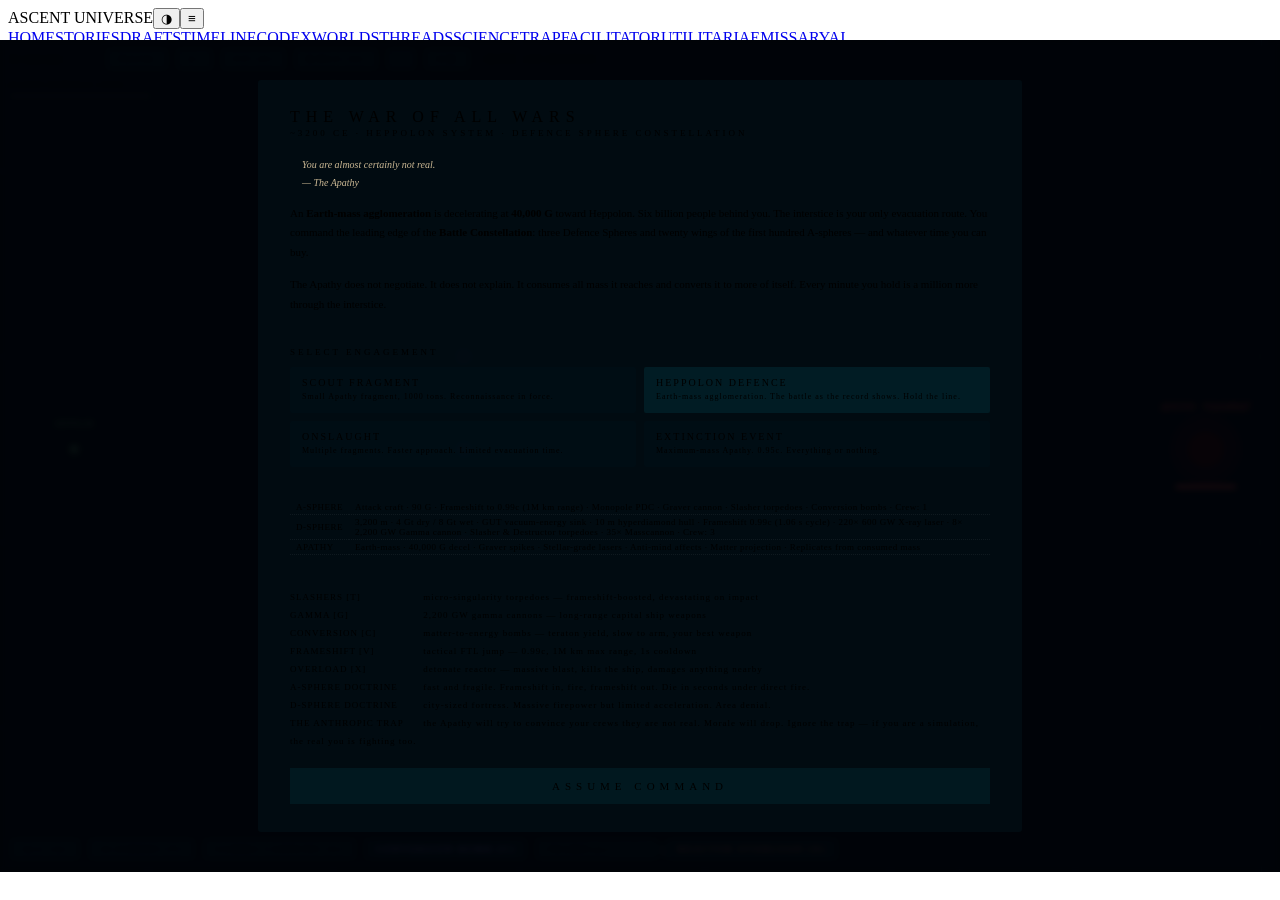
==== commit 3f2314de: "War of All Wars: canon stats, centred map, click-to-fire, visible FX - A-sphere 90 G per canon; D-sp" ====
--- a/apathy-game.html
+++ b/apathy-game.html
@@ -33,7 +33,7 @@
 #clock { font-size: 11px; color: var(--accent); letter-spacing: 2px; min-width: 88px; }
 #scn-tag { font-size: 8px; letter-spacing: 2px; color: var(--text-dim); border: 1px solid var(--border); padding: 4px 8px; border-radius: 2px; }
 
-#fleet-strip { position: absolute; top: 8px; left: 50%; transform: translateX(-50%); display: flex; gap: 4px; z-index: 6; }
+#fleet-strip { position: absolute; top: 40px; left: 50%; transform: translateX(-50%); display: flex; gap: 4px; z-index: 6; }
 .fs-cell {
   width: 24px; height: 24px; border: 1px solid var(--border); border-radius: 2px;
   font-size: 7px; display: flex; align-items: center; justify-content: center;
@@ -45,7 +45,7 @@
 .fs-cell.dsphere { border-color: rgba(180,120,255,0.5); color: #b078ff; width: 30px; }
 .fs-cell.dsphere .bar { background: #b078ff; }
 
-#enemy-strip { position: absolute; top: 40px; left: 50%; transform: translateX(-50%); display: flex; gap: 8px; z-index: 6; }
+#enemy-strip { position: absolute; top: 74px; left: 50%; transform: translateX(-50%); display: flex; gap: 8px; z-index: 6; }
 .es-cell { font-size: 8px; letter-spacing: 1px; color: #ff4040; border: 1px solid rgba(255,60,60,0.35); padding: 3px 8px; border-radius: 2px; background: rgba(30,0,0,0.7); cursor: pointer; }
 .es-cell .bar { display: block; height: 2px; background: #ff4040; margin-top: 2px; }
 .es-cell.intel { border-color: #ff5040; }
@@ -149,8 +149,8 @@
   #event-log { width: 210px; top: 100px; }
   #intel { width: 210px; }
   #hud-bottom { right: 224px; }
-  #fleet-strip { top: 40px; }
-  #enemy-strip { top: 72px; }
+  #fleet-strip { top: 64px; }
+  #enemy-strip { top: 96px; }
 }
 </style>
 </head>
@@ -201,8 +201,8 @@
       <p class="quote">You are almost certainly not real.<br>&mdash; The Apathy</p>
       <p>An <b>Earth-mass agglomeration</b> is decelerating at <b>40,000 G</b> toward Heppolon.
       Six billion people behind you. The interstice is your only evacuation route.
-      You command the <b>Battle Constellation</b>: three Defence Spheres, eight hundred
-      A-spheres, and whatever time you can buy.</p>
+      You command the leading edge of the <b>Battle Constellation</b>: three Defence Spheres
+      and twenty wings of the first hundred A-spheres &mdash; and whatever time you can buy.</p>
       <p>The Apathy does not negotiate. It does not explain. It consumes all mass
       it reaches and converts it to more of itself. Every minute you hold is a
       million more through the interstice.</p>
@@ -211,8 +211,8 @@
       <div class="scn-grid" id="scn-grid"></div>
       <div class="ov-rule"></div>
       <table class="spec-tbl">
-        <tr><td>A-SPHERE</td><td>Attack craft &middot; 90-130 G &middot; Frameshift to 0.99c (1M km range) &middot; Monopole PDC &middot; Graver cannon &middot; Slasher torpedoes &middot; Conversion bombs</td></tr>
-        <tr><td>D-SPHERE</td><td>3,200 m &middot; 4 Gt &middot; GUT reactor &middot; 10 m hyperdiamond hull &middot; Frameshift &middot; 220&times; X-ray laser &middot; 8&times; Gamma cannon &middot; Slasher &amp; Destructor torpedoes &middot; 35&times; Masscannon</td></tr>
+        <tr><td>A-SPHERE</td><td>Attack craft &middot; 90 G &middot; Frameshift to 0.99c (1M km range) &middot; Monopole PDC &middot; Graver cannon &middot; Slasher torpedoes &middot; Conversion bombs &middot; Crew: 1</td></tr>
+        <tr><td>D-SPHERE</td><td>3,200 m &middot; 4 Gt dry / 8 Gt wet &middot; GUT vacuum-energy sink &middot; 10 m hyperdiamond hull &middot; Frameshift 0.99c (1.06 s cycle) &middot; 220&times; 600 GW X-ray laser &middot; 8&times; 2,200 GW Gamma cannon &middot; Slasher &amp; Destructor torpedoes &middot; 35&times; Masscannon &middot; Crew: 3</td></tr>
         <tr><td>APATHY</td><td>Earth-mass &middot; 40,000 G decel &middot; Graver spikes &middot; Stellar-grade lasers &middot; Anti-mind affects &middot; Matter projection &middot; Replicates from consumed mass</td></tr>
       </table>
       <div class="ov-rule"></div>
@@ -288,9 +288,9 @@
 const H = 0.5;
 const C = 299792;   // speed of light, km/s
 const Mm = 1000;    // 1 megametre = 1000 km; world coords in Mm
-const WORLD = { w: 6000, h: 4000 };  // 6M x 4M km battlespace
-const INTERSTICE = { x: 300, y: 2000 };
-const PLANET = { x: 1200, y: 2000 };
+const WORLD = { w: 10000, h: 7000 };  // 10M x 7M km battlespace (~33 light-seconds wide)
+const INTERSTICE = { x: 5000, y: 3500 };   // the evacuation route is the heart of the map
+const PLANET = { x: 3600, y: 3500 };       // Heppolon, behind the interstice from the threat axis
 
 const cam = { x: WORLD.w/2, y: WORLD.h/2, z: 0.15 };
 
@@ -329,7 +329,7 @@
 const CLS = {
   asphere: {
     label: 'A-SPHERE ATTACK CRAFT',
-    acc: 100*G, accBurst: 130*G, vmax: 800,
+    acc: 90*G, accBurst: 90*G, vmax: 800,   // canon: "the insane ninety-gee acceleration the A-sphere could manage"
     hull: 40, armor: 10,
     frameshiftRange: 1000, frameshiftCd: 8,
     pdcRange: 80, pdcDmg: 2, pdcCycle: 2,
@@ -434,26 +434,26 @@
   game.t = 0; game.morale = 100; game.trapActive = false; game.trapT = 0;
   game.evacPop = 0; game.evacRate = 0; game.over = false; game.endTimer = -1;
 
-  // D-spheres in defensive formation near the interstice
+  // D-spheres screen the interstice on the threat axis
   for (let i = 0; i < 3; i++){
     const u = makeUnit('dsphere', DSPHERE_NAMES[i],
-      INTERSTICE.x + 200 + i*100, INTERSTICE.y - 150 + i*150);
+      INTERSTICE.x + 700, INTERSTICE.y - 500 + i*500);
     u.id = nextId++;
     units.push(u);
   }
-  // A-sphere wings spread across the battlespace
+  // A-sphere wings picket forward of the constellation, toward the approach vector
   for (let i = 0; i < 20; i++){
     const ang = (i / 20) * Math.PI * 2;
-    const r = 400 + rnd()*300;
+    const r = 500 + rnd()*350;
     const u = makeUnit('asphere', ASPHERE_NAMES[i],
-      WORLD.w/2 + Math.cos(ang)*r, WORLD.h/2 + Math.sin(ang)*r);
+      INTERSTICE.x + 2200 + Math.cos(ang)*r, INTERSTICE.y + Math.sin(ang)*r);
     u.id = nextId++;
     units.push(u);
   }
 
   // Apathy: arrives from the right edge
   const apathyHp = Math.min(scn.mass / 100, 10000);
-  const ap = makeApathy(WORLD.w - 200, WORLD.h/2, apathyHp);
+  const ap = makeApathy(WORLD.w - 300, WORLD.h/2, apathyHp);
   ap.vx = -scn.speed * C / Mm * 0.001; // very slow in world coords, decelerating
   enemies.push(ap);
 
@@ -781,8 +781,7 @@
     }
   }
 
-  for (const b of beams) b.life -= dt;
-  for (const f of fx) f.t += dt;
+  /* beams & fx decay in REAL time (in loop) so they stay visible at high compression */
 }
 
 /* ── autoplay AI ─────────────────────────────────────────────────── */
@@ -930,6 +929,15 @@
   for (const e of enemies){ if (e.dead) continue; if (Math.hypot(e.x-wp.x, e.y-wp.y)*cam.z < 30) return e; }
   return null;
 }
+function nearestEnemy(wp){
+  let best = null, bd = Infinity;
+  for (const e of enemies){
+    if (e.dead) continue;
+    const d = Math.hypot(e.x-wp.x, e.y-wp.y)*cam.z;
+    if (d < bd){ bd = d; best = e; }
+  }
+  return best;
+}
 function unitAt(wp){
   for (const u of units){ if (u.dead) continue; if (Math.hypot(u.x-wp.x, u.y-wp.y)*cam.z < 14) return u; }
   return null;
@@ -949,21 +957,28 @@
       for (const u of sel) doOverload(u);
       setMode(null); return;
     }
-    const e = enemyAt(wp);
+    /* weapon mode: snap to the nearest living enemy — a click always acts */
+    const e = nearestEnemy(wp);
     if (e){
       if (mode === 'slasher'){
-        for (const u of sel) if (u.slashers > 0) fireSlasher(u, e);
+        let n = 0;
+        for (const u of sel) if (u.slashers > 0){ fireSlasher(u, e); n++; }
+        if (n) log(n + ' Slasher torpedoes away.', 'good'); else log('Slasher tubes empty.', 'warn');
       } else if (mode === 'conversion'){
-        for (const u of sel) if (u.conversions > 0) fireConversion(u, e);
+        let n = 0;
+        for (const u of sel) if (u.conversions > 0){ fireConversion(u, e); n++; }
+        if (n) log(n + ' conversion bombs deployed — arming.', 'good'); else log('Conversion magazines empty.', 'warn');
       } else if (mode === 'gamma'){
-        for (const u of sel.filter(u => u.cls === 'dsphere')){
+        const ds = sel.filter(u => u.cls === 'dsphere');
+        for (const u of ds){
           beams.push({ x1:u.x, y1:u.y, x2:e.x, y2:e.y, life:0.6, color:'rgba(140,255,160,0.95)', w:4 });
           hitApathy(e, CLS.dsphere.gammaDmg * 2);
           stats.gammaFired++;
         }
+        if (!ds.length) log('Gamma cannons require a Defence Sphere in the selection.', 'warn');
       }
       setMode(null);
-    } else setMode(null);
+    } else { log('No enemy contacts remain.', 'warn'); setMode(null); }
     return;
   }
   const e = enemyAt(wp);
@@ -1061,8 +1076,18 @@
 
 /* ── camera ──────────────────────────────────────────────────────── */
 function fitCamera(){
-  cam.x = WORLD.w/2; cam.y = WORLD.h/2;
-  cam.z = Math.min(vw/WORLD.w, vh/WORLD.h) * 0.96;
+  /* frame the action — fleet, enemies, interstice and planet — not the empty world */
+  let x0 = INTERSTICE.x, x1 = INTERSTICE.x, y0 = INTERSTICE.y, y1 = INTERSTICE.y;
+  const grow = p => { x0 = Math.min(x0, p.x); x1 = Math.max(x1, p.x); y0 = Math.min(y0, p.y); y1 = Math.max(y1, p.y); };
+  grow(PLANET);
+  for (const u of units) if (!u.dead) grow(u);
+  for (const e of enemies) if (!e.dead) grow(e);
+  const pad = 400;
+  x0 -= pad; x1 += pad; y0 -= pad; y1 += pad;
+  cam.x = (x0+x1)/2; cam.y = (y0+y1)/2;
+  cam.z = Math.min(vw/(x1-x0), vh/(y1-y0));
+  const fitW = Math.min(vw/WORLD.w, vh/WORLD.h);
+  cam.z = clamp(cam.z, fitW, fitW*40);
 }
 function resize(){
   const root = document.getElementById('game-root');
@@ -1176,8 +1201,8 @@
   // Grid (500 Mm = 500,000 km)
   ctx.strokeStyle = 'rgba(0,229,255,0.04)';
   ctx.lineWidth = 1/cam.z;
-  for (let gx = 0; gx <= WORLD.w; gx += 500){ ctx.beginPath(); ctx.moveTo(gx, 0); ctx.lineTo(gx, WORLD.h); ctx.stroke(); }
-  for (let gy = 0; gy <= WORLD.h; gy += 500){ ctx.beginPath(); ctx.moveTo(0, gy); ctx.lineTo(WORLD.w, gy); ctx.stroke(); }
+  for (let gx = 0; gx <= WORLD.w; gx += 1000){ ctx.beginPath(); ctx.moveTo(gx, 0); ctx.lineTo(gx, WORLD.h); ctx.stroke(); }
+  for (let gy = 0; gy <= WORLD.h; gy += 1000){ ctx.beginPath(); ctx.moveTo(0, gy); ctx.lineTo(WORLD.w, gy); ctx.stroke(); }
   ctx.strokeStyle = 'rgba(0,229,255,0.15)'; ctx.strokeRect(0, 0, WORLD.w, WORLD.h);
 
   // Interstice
@@ -1370,8 +1395,6 @@
   updateAutoplay(dt);
 
   for (let i=projectiles.length-1;i>=0;i--) if (projectiles[i].dead) projectiles.splice(i,1);
-  for (let i=beams.length-1;i>=0;i--) if (beams[i].life <= 0) beams.splice(i,1);
-  for (let i=fx.length-1;i>=0;i--) if (fx[i].t >= fx[i].dur) fx.splice(i,1);
 
   checkEnd(dt);
   document.getElementById('clock').textContent = 'T+' + logTime();
@@ -1388,6 +1411,12 @@
     while (simAcc >= H && n < 300){ update(H); simAcc -= H; n++; }
     if (n >= 300) simAcc = 0;
   }
+  /* fx decay in real time so beams and blasts read at any compression */
+  for (const b of beams) b.life -= fdt;
+  for (const f of fx) f.t += fdt;
+  for (let i=beams.length-1;i>=0;i--) if (beams[i].life <= 0) beams.splice(i,1);
+  for (let i=fx.length-1;i>=0;i--) if (fx[i].t >= fx[i].dur) fx.splice(i,1);
+  if (beams.length > 120) beams.splice(0, beams.length - 120);
   draw();
 }
 
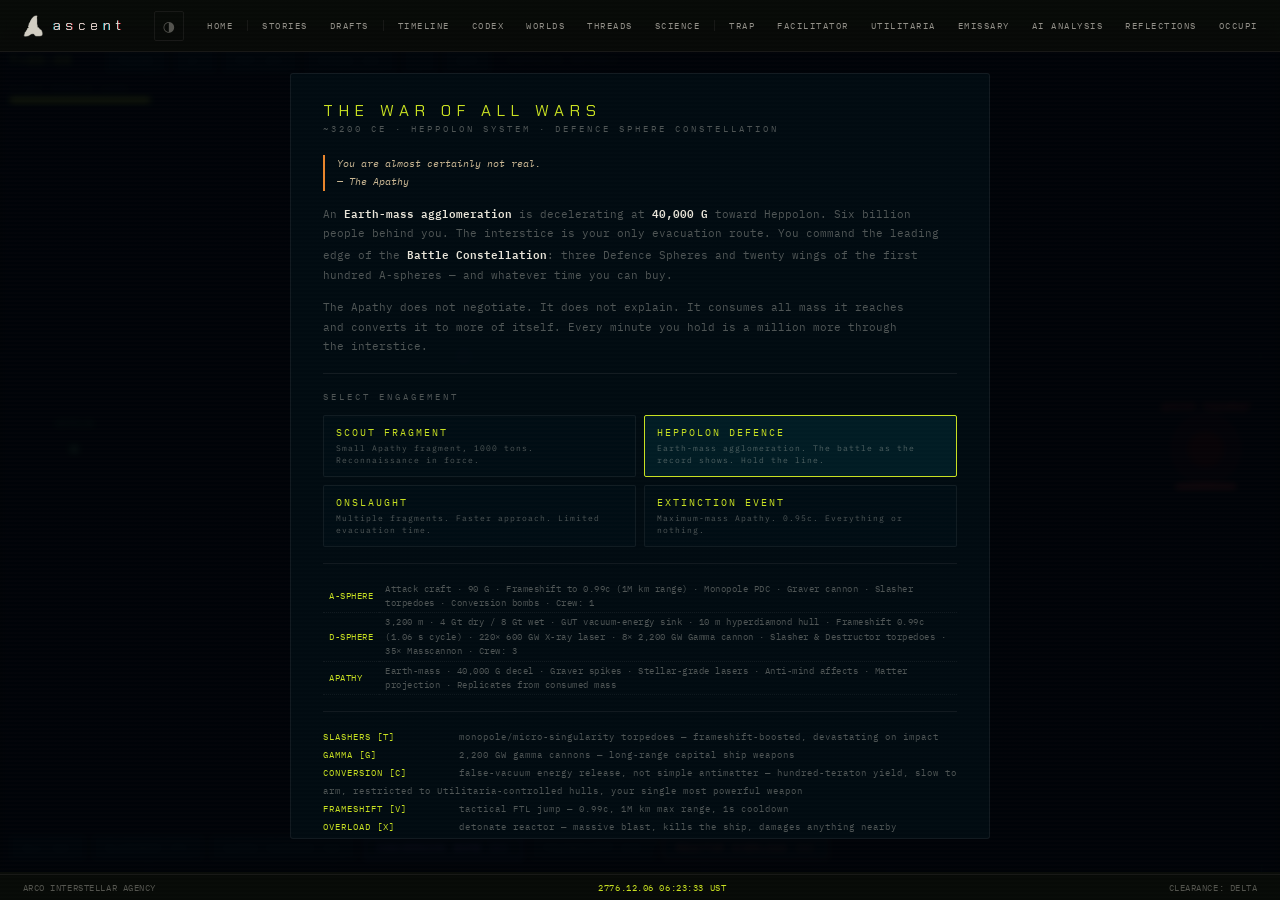
==== commit 5b63bae7: "Overhaul combat AI with real tactical doctrine and relativistic physics Both games' autoplay AI was " ====
--- a/apathy-game.html
+++ b/apathy-game.html
@@ -217,9 +217,10 @@
       </table>
       <div class="ov-rule"></div>
       <div class="ctl">
-        <b>SLASHERS [T]</b> micro-singularity torpedoes &mdash; frameshift-boosted, devastating on impact<br>
+        <b>SLASHERS [T]</b> monopole/micro-singularity torpedoes &mdash; frameshift-boosted, devastating on impact<br>
         <b>GAMMA [G]</b> 2,200 GW gamma cannons &mdash; long-range capital ship weapons<br>
-        <b>CONVERSION [C]</b> matter-to-energy bombs &mdash; teraton yield, slow to arm, your best weapon<br>
+        <b>CONVERSION [C]</b> false-vacuum energy release, not simple antimatter &mdash; hundred-teraton
+        yield, slow to arm, restricted to Utilitaria-controlled hulls, your single most powerful weapon<br>
         <b>FRAMESHIFT [V]</b> tactical FTL jump &mdash; 0.99c, 1M km max range, 1s cooldown<br>
         <b>OVERLOAD [X]</b> detonate reactor &mdash; massive blast, kills the ship, damages anything nearby<br>
         <b>A-SPHERE DOCTRINE</b> fast and fragile. Frameshift in, fire, frameshift out. Die in seconds under direct fire.<br>
@@ -321,6 +322,33 @@
 
 const units = [], enemies = [], projectiles = [], beams = [], fx = [];
 let selected = new Set();
+
+/* ── relativistic transit: at 33 light-seconds across, nothing here is
+   instantaneous. Frameshift is an Alcubierre bubble at 0.99c, not a
+   teleport — a jump takes real transit time, and the ship is causally
+   disconnected (untargetable, weapons offline) for its duration. Beam
+   weapons (lasers, gamma cannons, graver spikes, the shearing wave) are
+   light-speed-limited: a shot fired at a distant target lands only after
+   the light-travel delay, during which the target can already be gone —
+   which is what makes hit-and-fade a real tactic rather than free damage. */
+const C_MM = C / Mm;              // true lightspeed, Mm/s (~299.792)
+const FS_C_MM = C_MM * 0.99;      // frameshift transit speed, Mm/s
+const pendingHits = [];           // { dueT, target, dmg, targetIsApathy, sx, sy, color, w, dmgType }
+function scheduleBeamHit(sx, sy, target, dmg, targetIsApathy, color, w, dmgType){
+  const d = Math.hypot(target.x-sx, target.y-sy);
+  pendingHits.push({ dueT: game.t + d/C_MM, target, dmg, targetIsApathy, sx, sy, color, w, dmgType });
+}
+function processPendingHits(){
+  for (let i = pendingHits.length-1; i >= 0; i--){
+    const p = pendingHits[i];
+    if (game.t < p.dueT) continue;
+    pendingHits.splice(i, 1);
+    if (p.target.dead) continue;                 /* arrived at empty space */
+    if (p.target.transitT > 0) continue;          /* target mid-frameshift — beam passes through */
+    beams.push({ x1:p.sx, y1:p.sy, x2:p.target.x, y2:p.target.y, life:0.3, color:p.color, w:p.w });
+    if (p.targetIsApathy) hitApathy(p.target, p.dmg); else hitUnit(p.target, p.dmg, p.dmgType || 'beam');
+  }
+}
 let mode = null;
 let intelTarget = null;
 let dragStart = null, dragNow = null, panning = false, panLast = null;
@@ -451,10 +479,14 @@
     units.push(u);
   }
 
-  // Apathy: arrives from the right edge
+  // Apathy: arrives from the right edge. Its interstellar cruise speed
+  // (up to 0.95c) is long since bled off by 40,000 G deceleration before
+  // it ever reaches this local battlespace — what's left is a terminal
+  // approach velocity of order 1,000-4,000 km/s, scaled by scenario.
   const apathyHp = Math.min(scn.mass / 100, 10000);
   const ap = makeApathy(WORLD.w - 300, WORLD.h/2, apathyHp);
-  ap.vx = -scn.speed * C / Mm * 0.001; // very slow in world coords, decelerating
+  ap.approachVmax = 1200 + scn.speed * 2600;         // km/s
+  ap.approachAcc = 622.8 * (0.5 + scn.speed);        // km/s^2 — same order as 40,000 G
   enemies.push(ap);
 
   game.evacRate = 800000; // people per second through the interstice
@@ -481,6 +513,7 @@
   u.armor -= absorbed * 0.1;
   u.hp -= (dmg - absorbed);
   u.flash = 0.25;
+  if (type === 'wave') u.frameshiftCd = Math.max(u.frameshiftCd, 10);
   if (u.hp <= 0) destroyUnit(u);
 }
 function destroyUnit(u){
@@ -538,15 +571,21 @@
   log(u.name + ': Conversion bomb away. Teraton yield. Arm time ' + CLS[u.cls].conversionArm + 's.', 'good');
 }
 function doFrameshift(u, tx, ty){
-  if (u.dead || u.frameshiftCd > 0) return;
+  if (u.dead || u.frameshiftCd > 0 || u.transitT > 0) return;
   const maxR = CLS[u.cls].frameshiftRange;
+  const d0 = Math.hypot(tx-u.x, ty-u.y);
+  if (d0 > maxR){ tx = u.x + (tx-u.x)/d0*maxR; ty = u.y + (ty-u.y)/d0*maxR; }
   const d = Math.hypot(tx-u.x, ty-u.y);
-  if (d > maxR){ tx = u.x + (tx-u.x)/d*maxR; ty = u.y + (ty-u.y)/d*maxR; }
+  /* real transit at 0.99c — not a teleport. The ship is in an Alcubierre
+     bubble for this whole duration: untargetable, weapons offline, no
+     other action possible. See updateUnit() for the transit-state branch. */
+  u.transitFromX = u.x; u.transitFromY = u.y;
+  u.transitToX = tx; u.transitToY = ty;
+  u.transitDur = Math.max(0.05, d/FS_C_MM);
+  u.transitT = u.transitDur;
   fx.push({ type:'ring', x:u.x, y:u.y, t:0, dur:0.6, maxR:40, color:'rgba(160,200,255,0.8)' });
-  u.x = tx; u.y = ty;
   u.frameshiftCd = CLS[u.cls].frameshiftCd;
   stats.frameshifts++;
-  fx.push({ type:'ring', x:u.x, y:u.y, t:0, dur:0.8, maxR:50, color:'rgba(160,200,255,0.9)' });
 }
 function doOverload(u){
   if (u.dead) return;
@@ -572,10 +611,29 @@
   u.frameshiftCd = Math.max(0, u.frameshiftCd - dt);
   const c = CLS[u.cls];
 
+  /* in transit: an Alcubierre bubble is a real journey, not a teleport.
+     The ship is causally disconnected until it collapses — no weapons,
+     no orders, no incoming fire. Interpolate position, then bail out. */
+  if (u.transitT > 0){
+    u.transitT = Math.max(0, u.transitT - dt);
+    const frac = 1 - u.transitT/u.transitDur;
+    u.x = u.transitFromX + (u.transitToX-u.transitFromX)*frac;
+    u.y = u.transitFromY + (u.transitToY-u.transitFromY)*frac;
+    if (u.transitT <= 0){
+      fx.push({ type:'ring', x:u.x, y:u.y, t:0, dur:0.8, maxR:50, color:'rgba(160,200,255,0.9)' });
+    }
+    return;
+  }
+
   // Movement
   if (u.attackTarget && !u.attackTarget.dead){
     const d = dist(u, u.attackTarget);
-    const standoff = u.cls === 'dsphere' ? 600 : 300;
+    /* D-sphere doctrine: area denial from just outside graver-spike range
+       (800 Mm-scale units) — gamma cannons (1200) reach from here, X-ray
+       (600) only when the enemy closes on its own. A-spheres hold closer,
+       inside slasher range, since autoplay (below) handles their actual
+       hit-and-fade cycle via frameshift. */
+    const standoff = u.cls === 'dsphere' ? 900 : 300;
     if (d > standoff) pursue(u, u.attackTarget.x, u.attackTarget.y, c.acc, dt, c.vmax);
     else brake(u, c.acc, dt);
   } else if (u.dest){
@@ -597,22 +655,21 @@
   const d = dist(u, target);
 
   if (u.cls === 'dsphere'){
-    // X-ray lasers: continuous barrage
+    // X-ray lasers: continuous barrage — light-speed limited like every beam here
     u.xrayCd -= dt;
     if (u.xrayCd <= 0 && d < c.xrayRange){
       u.xrayCd = c.xrayCycle / moraleF;
-      beams.push({ x1:u.x, y1:u.y, x2:target.x, y2:target.y, life:0.2, color:'rgba(255,235,255,0.85)', w:1.5 });
-      hitApathy(target, c.xrayDmg);
+      scheduleBeamHit(u.x, u.y, target, c.xrayDmg, true, 'rgba(255,235,255,0.85)', 1.5);
     }
     // Gamma cannons
     u.gammaCd -= dt;
     if (u.gammaCd <= 0 && d < c.gammaRange){
       u.gammaCd = c.gammaCycle / moraleF;
-      beams.push({ x1:u.x, y1:u.y, x2:target.x, y2:target.y, life:0.4, color:'rgba(140,255,160,0.95)', w:3 });
-      hitApathy(target, c.gammaDmg);
+      scheduleBeamHit(u.x, u.y, target, c.gammaDmg, true, 'rgba(140,255,160,0.95)', 3);
       stats.gammaFired++;
     }
-    // Masscannons
+    // Masscannons: hyper-velocity kinetic slugs, not light-speed — short
+    // range and high rate makes the flight time negligible at this scale
     u.massCd -= dt;
     if (u.massCd <= 0 && d < c.massRange){
       u.massCd = c.massCycle;
@@ -623,14 +680,12 @@
     u.pdcCd -= dt;
     if (u.pdcCd <= 0 && d < c.pdcRange){
       u.pdcCd = c.pdcCycle / moraleF;
-      beams.push({ x1:u.x, y1:u.y, x2:target.x, y2:target.y, life:0.1, color:'rgba(200,255,220,0.7)', w:1 });
-      hitApathy(target, c.pdcDmg);
+      scheduleBeamHit(u.x, u.y, target, c.pdcDmg, true, 'rgba(200,255,220,0.7)', 1);
     }
     u.gammaCd = (u.gammaCd || 0) - dt;
     if (u.gammaCd <= 0 && d < c.graverRange){
       u.gammaCd = c.graverCycle / moraleF;
-      beams.push({ x1:u.x, y1:u.y, x2:target.x+rnd()*20-10, y2:target.y+rnd()*20-10, life:0.3, color:'rgba(160,220,255,0.9)', w:2 });
-      hitApathy(target, c.graverDmg);
+      scheduleBeamHit(u.x, u.y, target, c.graverDmg, true, 'rgba(160,220,255,0.9)', 2);
     }
   }
 }
@@ -640,29 +695,43 @@
   if (a.dead) return;
   a.flash = Math.max(0, a.flash - dt);
 
-  // Approach the interstice/planet
+  // Approach the interstice/planet — cruise at terminal approach speed for
+  // most of the transit, then brake hard only in the final stretch, which
+  // is what a many-thousand-G deceleration capability actually looks like
+  // at this scale (canon: "the insane... deceleration the A-sphere could
+  // manage" but scaled far down; the Apathy's own 40,000 G is the same
+  // idea two more orders of magnitude up).
   if (a.state === 'approach'){
-    arrive(a, PLANET.x, PLANET.y, CLS.apathy.acc * 0.0001, dt, 200);
+    arrive(a, PLANET.x, PLANET.y, a.approachAcc, dt, a.approachVmax);
   }
   a.x += a.vx/Mm*dt; a.y += a.vy/Mm*dt;
 
-  // Pick target: nearest unit
-  const alive = units.filter(u => !u.dead);
+  // Pick target: nearest unit. A ship mid-frameshift is causally
+  // disconnected — invisible to targeting, not just untouchable.
+  const alive = units.filter(u => !u.dead && !(u.transitT > 0));
   if (!alive.length) return;
   let nearest = null, nd = Infinity;
   for (const u of alive){ const d = dist(a, u); if (d < nd){ nd = d; nearest = u; } }
   a.target = nearest;
 
-  // Graver spikes: predictive targeting
+  // Graver spikes: predictive targeting — the Apathy's most precise weapon
+  // is aimed at whichever contact is most worth killing, not at random.
+  // Every shot here is light-speed limited: at these ranges the hit lands
+  // seconds after the shot is decided, giving a real window to break contact.
   a.graverCd -= dt;
   if (a.graverCd <= 0 && nd < CLS.apathy.graverRange){
     a.graverCd = CLS.apathy.graverCycle;
-    const tgt = alive[Math.floor(rnd()*alive.length)];
-    if (tgt && dist(a, tgt) < CLS.apathy.graverRange){
+    let tgt = null, ts = -Infinity;
+    for (const u of alive){
+      const du = dist(a, u);
+      if (du > CLS.apathy.graverRange) continue;
+      const s = (u.cls === 'dsphere' ? 3 : 1) + (1 - u.hp/u.maxHp)*2 - du/400;
+      if (s > ts){ ts = s; tgt = u; }
+    }
+    if (tgt){
       const d2 = dist(a, tgt);
       const p = d2 < 100 ? 0.7 : d2 < 300 ? 0.4 : 0.2;
-      beams.push({ x1:a.x, y1:a.y, x2:tgt.x, y2:tgt.y, life:0.5, color:'rgba(255,60,60,0.95)', w:4 });
-      if (rnd() < p) hitUnit(tgt, CLS.apathy.graverDmg, 'graver');
+      if (rnd() < p) scheduleBeamHit(a.x, a.y, tgt, CLS.apathy.graverDmg, false, 'rgba(255,60,60,0.95)', 4, 'graver');
       else fx.push({ type:'ring', x:tgt.x, y:tgt.y, t:0, dur:0.4, maxR:30, color:'rgba(255,60,60,0.5)' });
     }
   }
@@ -674,21 +743,20 @@
     const targets = alive.sort(() => rnd()-0.5).slice(0, 3);
     for (const tgt of targets){
       if (dist(a, tgt) < CLS.apathy.laserRange){
-        beams.push({ x1:a.x, y1:a.y, x2:tgt.x, y2:tgt.y, life:0.3, color:'rgba(255,120,40,0.9)', w:2.5 });
-        hitUnit(tgt, CLS.apathy.laserDmg, 'laser');
-      }
-    }
-  }
-
-  // Shearing gravity wave (close range area effect)
+        scheduleBeamHit(a.x, a.y, tgt, CLS.apathy.laserDmg, false, 'rgba(255,120,40,0.9)', 2.5, 'laser');
+      }
+    }
+  }
+
+  // Shearing gravity wave (close range area effect) — a gravitational
+  // pulse still propagates at c, so even this doesn't land instantly
   a.waveCd -= dt;
   if (a.waveCd <= 0){
     a.waveCd = 20;
     let hit = false;
     for (const u of alive){
       if (dist(a, u) < CLS.apathy.waveRange){
-        hitUnit(u, CLS.apathy.waveDmg, 'wave');
-        u.frameshiftCd = Math.max(u.frameshiftCd, 10);
+        scheduleBeamHit(a.x, a.y, u, CLS.apathy.waveDmg, false, 'rgba(255,40,40,0.5)', 3, 'wave');
         hit = true;
       }
     }
@@ -784,46 +852,85 @@
   /* beams & fx decay in REAL time (in loop) so they stay visible at high compression */
 }
 
-/* ── autoplay AI ─────────────────────────────────────────────────── */
+/* ── autoplay AI — hit-and-fade harassment doctrine ────────────────── */
+/* Canon (The War of All Wars): static "joust" formations — a long run-up,
+   a firing wall — are explicitly obsolete against the Apathy. What works
+   is frameshift hit-and-fade: jump in, fire immediately, jump clear before
+   it can retaliate with graver spikes or the shearing wave. D-spheres
+   anchor the line at standoff and let their batteries run continuously;
+   A-spheres never linger, and conversion bombs — the rarest, most
+   powerful weapon in the arsenal — are saved for a real kill window. */
 function updateAutoplay(dt){
   if (!game.autoplay) return;
   game.autoT -= dt;
   if (game.autoT > 0) return;
-  game.autoT = 2 + rnd()*3;
+  game.autoT = 1 + rnd()*1.5;
 
   const target = enemies.find(e => !e.dead);
   if (!target) return;
 
+  const engageRange = 450;   // effective slasher envelope for A-spheres
+  const engaged = units.filter(u => !u.dead && u.cls === 'asphere' && dist(u, target) < engageRange).length;
+
   for (const u of units){
-    if (u.dead) continue;
+    if (u.dead || u.transitT > 0) continue;   // mid-frameshift — no orders reach it until it collapses
+    const c = CLS[u.cls];
     const d = dist(u, target);
 
     if (u.cls === 'asphere'){
+      const hurt = u.hp < c.hull * 0.3;
+
+      if (hurt && u.frameshiftCd <= 0 && d < 700){
+        /* wounded: break contact now rather than trade further */
+        const ang = rnd()*Math.PI*2;
+        doFrameshift(u, target.x + Math.cos(ang)*900, target.y + Math.sin(ang)*900);
+        u.attackTarget = null;
+        continue;
+      }
+
+      if (d >= engageRange){
+        /* close the gap — frameshift in if it's up, conventional thrust otherwise */
+        if (u.frameshiftCd <= 0 && d > 400){
+          const ang = Math.atan2(u.y-target.y, u.x-target.x) + (rnd()-0.5)*1.2;
+          doFrameshift(u, target.x + Math.cos(ang)*350, target.y + Math.sin(ang)*350);
+        }
+        u.attackTarget = target;
+        continue;
+      }
+
+      /* in range: fire immediately, then ALWAYS break off — this is the
+         crux of hit-and-fade. Lingering in the shearing-wave radius (400
+         units, one-shot lethal to a 40-hull A-sphere) while waiting out
+         a frameshift cooldown is exactly the static "joust" posture
+         doctrine rejects, so retreat under conventional thrust when the
+         frameshift isn't ready rather than sit still pursuing inward. */
+      if (u.slashers > 0) fireSlasher(u, target);
+      /* conversion bomb: reserved for a real kill window — the target
+         critically wounded, or enough A-spheres committed at once that
+         its graver spikes are divided several ways */
+      if (u.conversions > 0 && (target.hp < target.maxHp*0.35 || engaged >= 4) && rnd() < 0.5){
+        fireConversion(u, target);
+      }
+      if (u.frameshiftCd <= 0){
+        const ang = rnd()*Math.PI*2;
+        doFrameshift(u, target.x + Math.cos(ang)*750, target.y + Math.sin(ang)*750);
+        u.attackTarget = null;
+      } else {
+        const ang = Math.atan2(u.y-target.y, u.x-target.x);
+        u.attackTarget = null;
+        u.dest = { x: u.x + Math.cos(ang)*600, y: u.y + Math.sin(ang)*600 };
+      }
+      if (u.hp < c.hull*0.12 && d < 100){
+        doOverload(u);
+      }
+    } else {
+      /* D-sphere: batteries fire automatically regardless of autoplay
+         (see updateUnit) — autoplay here only manages limited ordnance */
       u.attackTarget = target;
-      // Fire slashers at medium range
-      if (d < 500 && u.slashers > 0 && rnd() < 0.3){
+      if (u.slashers > 0 && rnd() < 0.2){
         fireSlasher(u, target);
       }
-      // Conversion bombs at closer range
-      if (d < 300 && u.conversions > 0 && rnd() < 0.1){
-        fireConversion(u, target);
-      }
-      // Frameshift repositioning
-      if (d < 150 && u.frameshiftCd <= 0 && rnd() < 0.2){
-        const ang = rnd()*Math.PI*2;
-        doFrameshift(u, target.x + Math.cos(ang)*350, target.y + Math.sin(ang)*350);
-      }
-      // Overload when nearly dead and close
-      if (u.hp < 10 && d < 100){
-        doOverload(u);
-      }
-    } else {
-      // D-sphere: maintain standoff, fire everything
-      u.attackTarget = target;
-      if (u.slashers > 0 && rnd() < 0.15){
-        fireSlasher(u, target);
-      }
-      if (u.conversions > 0 && d < 800 && rnd() < 0.05){
+      if (u.conversions > 0 && d < 800 && (target.hp < target.maxHp*0.5 || rnd() < 0.08)){
         fireConversion(u, target);
       }
     }
@@ -971,8 +1078,7 @@
       } else if (mode === 'gamma'){
         const ds = sel.filter(u => u.cls === 'dsphere');
         for (const u of ds){
-          beams.push({ x1:u.x, y1:u.y, x2:e.x, y2:e.y, life:0.6, color:'rgba(140,255,160,0.95)', w:4 });
-          hitApathy(e, CLS.dsphere.gammaDmg * 2);
+          scheduleBeamHit(u.x, u.y, e, CLS.dsphere.gammaDmg * 2, true, 'rgba(140,255,160,0.95)', 4);
           stats.gammaFired++;
         }
         if (!ds.length) log('Gamma cannons require a Defence Sphere in the selection.', 'warn');
@@ -1392,6 +1498,7 @@
   for (const u of units) updateUnit(u, dt);
   for (const e of enemies) updateApathy(e, dt);
   updateProjectiles(dt);
+  processPendingHits();
   updateAutoplay(dt);
 
   for (let i=projectiles.length-1;i>=0;i--) if (projectiles[i].dead) projectiles.splice(i,1);
@@ -1482,7 +1589,7 @@
 document.getElementById('btn-speed').textContent = game.timeScale + '×';
 requestAnimationFrame(loop);
 
-window.__woaw = { game, units, enemies, projectiles, update, draw, stats, CLS, SCENARIOS,
+window.__woaw = { game, units, enemies, projectiles, pendingHits, update, draw, stats, CLS, SCENARIOS,
                   setScenario(k){ scnKey = k; initGame(); } };
 
 })();
--- a/style.css
+++ b/style.css
@@ -0,0 +1,865 @@
+/* ============================================================================
+   ASCENT UNIVERSE — Design System
+   ----------------------------------------------------------------------------
+   Derived from the cover art: black Dragon's Tooth with red/cyan chromatic-
+   aberration fringing on a painterly acid-olive field. Replaces the old
+   neon-cyan HUD with acid green, bone text, and green-black ink.
+   ============================================================================ */
+
+/* ── Webfonts ───────────────────────────────────────────────────────────── */
+@import url('https://fonts.googleapis.com/css2?family=Chakra+Petch:wght@300;400;500;600;700&family=Saira:wght@300;400;500;600&family=Spectral:ital,wght@0,300;0,400;0,500;0,600;1,400;1,500&family=IBM+Plex+Mono:wght@400;500;600&display=swap');
+
+/* ── Color tokens ───────────────────────────────────────────────────────── */
+:root {
+  /* Bone — text & light marks */
+  --bone:        #e8e4d8;
+  --bone-soft:   #cfcbbe;
+  --bone-dim:    rgba(232, 228, 216, 0.62);
+  --bone-faint:  rgba(232, 228, 216, 0.34);
+  --bone-ghost:  rgba(232, 228, 216, 0.14);
+  --bone-hair:   rgba(232, 228, 216, 0.07);
+
+  /* Ink — green-black base */
+  --ink-950:  #050706;
+  --ink-900:  #080b08;
+  --ink-850:  #0b0f0c;
+  --ink-800:  #10140f;
+  --ink-750:  #151b14;
+  --ink-700:  #1b2218;
+  --ink-600:  #232b1f;
+
+  /* Acid — the signature accent */
+  --acid:        #c8e021;
+  --acid-bright: #d8f02e;
+  --acid-deep:   #aac01c;
+  --acid-dim:    rgba(200, 224, 33, 0.55);
+  --acid-ghost:  rgba(200, 224, 33, 0.12);
+  --olive:       #9aae3a;
+  --olive-deep:  #5e6b1f;
+  --olive-dark:  #2e3414;
+
+  /* Chromatic pair */
+  --chroma-red:  #ff2d3a;
+  --chroma-cyan: #1fe3ff;
+
+  /* Faction palette */
+  --arco:       #e8852c;
+  --union:      #5b93b8;
+  --dyn:        #9a7fc4;
+  --striver:    #c43a2e;
+  --apathy:     #c9c6d8;
+  --utilitaria: #c8e021;
+  --listener:   #f4efe6;
+  --seeker:     #5fb89a;
+
+  /* Semantic aliases — backward-compatible names from old style.css */
+  --bg:              var(--ink-900);
+  --bg-deep:         var(--ink-950);
+  --surface:         var(--ink-800);
+  --surface-2:       var(--ink-750);
+  --surface-hover:   var(--ink-700);
+  --panel:           rgba(16, 20, 15, 0.95);
+
+  --border:          var(--bone-hair);
+  --border-strong:   var(--bone-faint);
+  --border-acid:     var(--acid-dim);
+
+  --text:            var(--bone);
+  --text-soft:       var(--bone-soft);
+  --text-mid:        var(--bone-dim);
+  --text-dim:        var(--bone-faint);
+  --text-faint:      var(--bone-ghost);
+  --text-ghost:      var(--bone-hair);
+
+  --accent:          var(--acid);
+  --accent-hover:    var(--acid-bright);
+  --accent-press:    var(--acid-deep);
+  --accent2:         var(--arco);
+  --on-accent:       #0a0d07;
+
+  --danger:    var(--chroma-red);
+  --info:      var(--chroma-cyan);
+  --warn:      var(--arco);
+  --green:     var(--acid);
+  --red:       var(--chroma-red);
+
+  /* Typography */
+  --font-display: 'Chakra Petch', system-ui, sans-serif;
+  --font-sans:    'Saira', system-ui, -apple-system, 'Segoe UI', sans-serif;
+  --font-serif:   'Spectral', Georgia, 'Times New Roman', serif;
+  --font-mono:    'IBM Plex Mono', 'SF Mono', Consolas, monospace;
+  --mono:         var(--font-mono);
+
+  /* Type scale */
+  --text-2xs:  0.625rem;    /* 10px */
+  --text-xs:   0.6875rem;   /* 11px */
+  --text-sm:   0.8125rem;   /* 13px */
+  --text-base: 0.9375rem;   /* 15px */
+  --text-md:   1.0625rem;   /* 17px */
+  --text-lg:   1.375rem;    /* 22px */
+  --text-xl:   1.875rem;    /* 30px */
+  --text-2xl:  2.75rem;     /* 44px */
+  --text-3xl:  4rem;        /* 64px */
+  --text-hero: clamp(3.25rem, 11vw, 8rem);
+
+  /* Letter-spacing */
+  --track-tight:   -0.02em;
+  --track-normal:  0;
+  --track-wide:    0.06em;
+  --track-wider:   0.16em;
+  --track-widest:  0.34em;
+
+  /* Line-height */
+  --leading-none:    1;
+  --leading-tight:   1.12;
+  --leading-snug:    1.35;
+  --leading-normal:  1.6;
+  --leading-reading: 1.82;
+
+  /* Spacing (4px base) */
+  --space-1:  0.25rem;
+  --space-2:  0.5rem;
+  --space-3:  0.75rem;
+  --space-4:  1rem;
+  --space-5:  1.5rem;
+  --space-6:  2rem;
+  --space-8:  3rem;
+  --space-10: 4rem;
+  --space-12: 6rem;
+  --space-16: 8rem;
+
+  /* Radii — sharp, engineered */
+  --radius-sm:   2px;
+  --radius-md:   3px;
+  --radius-lg:   6px;
+  --radius-pill: 999px;
+
+  /* Layout */
+  --width-content: 72rem;
+  --width-wide:    90rem;
+  --nav-height:    52px;
+  --status-height: 26px;
+  --measure-reading: 68ch;
+
+  /* Effects */
+  --shadow-panel:      0 2px 24px rgba(0, 0, 0, 0.55);
+  --shadow-raised:     0 12px 48px rgba(0, 0, 0, 0.65);
+  --glow-acid:         0 0 24px rgba(200, 224, 33, 0.16);
+  --glow-acid-strong:  0 0 36px rgba(200, 224, 33, 0.30);
+  --glow-red:          0 0 24px rgba(255, 45, 58, 0.22);
+  --glow-cyan:         0 0 24px rgba(31, 227, 255, 0.22);
+
+  /* Chromatic aberration — the cover's signature glitch */
+  --chroma-offset:    0.045em;
+  --chroma-text:      var(--chroma-offset) 0 var(--chroma-red),
+                      calc(-1 * var(--chroma-offset)) 0 var(--chroma-cyan);
+  --chroma-text-soft: 0.02em 0 rgba(255, 45, 58, 0.7),
+                      -0.02em 0 rgba(31, 227, 255, 0.7);
+
+  /* Scanline */
+  --scanline: repeating-linear-gradient(
+    0deg, transparent 0 2px, rgba(232, 228, 216, 0.013) 2px 4px);
+
+  /* Motion */
+  --ease-out:    cubic-bezier(0.2, 0.7, 0.2, 1);
+  --ease-in-out: cubic-bezier(0.65, 0, 0.35, 1);
+  --ease-snap:   cubic-bezier(0.16, 1, 0.3, 1);
+  --dur-fast: 0.15s;
+  --dur:      0.28s;
+  --dur-slow: 0.6s;
+
+  /* Status */
+  --status-nominal: var(--acid);
+  --status-armed:   var(--arco);
+  --status-alert:   var(--chroma-red);
+  --status-standby: var(--bone-dim);
+}
+
+/* ── Light / Reader mode ────────────────────────────────────────────────── */
+[data-theme="light"] {
+  --bg:           #f5f3ef;
+  --bg-deep:      #eeeae3;
+  --surface:      #f5f3ef;
+  --panel:        rgba(235, 231, 224, 0.95);
+  --border:       rgba(30, 26, 20, 0.12);
+  --border-strong: rgba(30, 26, 20, 0.24);
+  --text:         #1a1a14;
+  --text-soft:    #2e2e26;
+  --text-mid:     rgba(26, 26, 20, 0.72);
+  --text-dim:     rgba(26, 26, 20, 0.48);
+  --text-faint:   rgba(26, 26, 20, 0.20);
+  --text-ghost:   rgba(26, 26, 20, 0.10);
+  --accent:       #6a7e06;
+  --accent-hover: #7d9408;
+  --accent2:      #b86a1a;
+  --red:          #c42030;
+  --bone:         #1a1a14;
+  --bone-dim:     rgba(26, 26, 20, 0.48);
+  --bone-faint:   rgba(26, 26, 20, 0.20);
+  --bone-ghost:   rgba(26, 26, 20, 0.10);
+  --bone-hair:    rgba(26, 26, 20, 0.06);
+  --glow-acid:    none;
+  --glow-acid-strong: none;
+}
+[data-theme="light"] .scanlines,
+[data-theme="light"] .ax-scanlines,
+[data-theme="light"] .starfield { display: none !important; }
+[data-theme="light"] .ax-grunge {
+  background-color: var(--bg);
+  background-image: none;
+}
+[data-theme="light"] .ax-grain::after { display: none; }
+
+/* ── Reset & base ───────────────────────────────────────────────────────── */
+*, *::before, *::after { box-sizing: border-box; }
+* { margin: 0; padding: 0; }
+
+html {
+  scroll-behavior: smooth;
+  -webkit-text-size-adjust: 100%;
+}
+html, body {
+  min-height: 100%;
+  background: var(--bg);
+  color: var(--text);
+  font-family: var(--font-sans);
+  font-size: var(--text-base);
+  line-height: var(--leading-normal);
+  font-weight: 400;
+  -webkit-font-smoothing: antialiased;
+  text-rendering: optimizeLegibility;
+}
+
+h1, h2, h3, h4, h5, h6 {
+  font-family: var(--font-display);
+  font-weight: 600;
+  line-height: var(--leading-tight);
+  color: var(--text);
+  text-wrap: balance;
+}
+p { text-wrap: pretty; }
+
+a {
+  color: var(--accent);
+  text-decoration: none;
+  transition: color var(--dur-fast) var(--ease-out);
+}
+a:hover { color: var(--accent-hover); }
+
+button, input, select, textarea {
+  font-family: inherit; font-size: inherit; color: inherit;
+}
+button { background: none; border: none; cursor: pointer; outline: none; }
+button:focus-visible, a:focus-visible {
+  outline: 2px solid var(--acid);
+  outline-offset: 2px;
+}
+[data-theme="light"] button:focus-visible,
+[data-theme="light"] a:focus-visible { outline-color: var(--accent); }
+
+code, kbd, samp, pre { font-family: var(--font-mono); }
+
+::selection { background: var(--acid); color: var(--on-accent); }
+[data-theme="light"] ::selection { background: var(--accent); color: #fff; }
+
+/* Scrollbar */
+::-webkit-scrollbar { width: 6px; height: 6px; }
+::-webkit-scrollbar-track { background: transparent; }
+::-webkit-scrollbar-thumb {
+  background: rgba(200, 224, 33, 0.22); border-radius: var(--radius-pill);
+}
+::-webkit-scrollbar-thumb:hover { background: rgba(200, 224, 33, 0.4); }
+* { scrollbar-width: thin; scrollbar-color: rgba(200, 224, 33, 0.22) transparent; }
+[data-theme="light"] ::-webkit-scrollbar-thumb { background: rgba(0,0,0,0.12); }
+[data-theme="light"] * { scrollbar-color: rgba(0,0,0,0.12) transparent; }
+
+/* ── Signature motif utilities ──────────────────────────────────────────── */
+
+/* Chromatic-aberration title */
+.ax-chroma      { text-shadow: var(--chroma-text); }
+.ax-chroma-soft { text-shadow: var(--chroma-text-soft); }
+
+/* Scanline veil */
+.ax-scanlines {
+  position: absolute; inset: 0;
+  pointer-events: none;
+  background: var(--scanline);
+  z-index: 2;
+}
+
+/* Acid grunge field — cover background in CSS */
+.ax-grunge {
+  background-color: var(--ink-900);
+  background-image:
+    radial-gradient(120% 90% at 18% 8%, rgba(154, 174, 58, 0.16), transparent 55%),
+    radial-gradient(90% 80% at 88% 96%, rgba(94, 107, 31, 0.20), transparent 50%),
+    radial-gradient(70% 60% at 70% 30%, rgba(200, 224, 33, 0.05), transparent 60%);
+}
+
+/* Film grain */
+.ax-grain::after {
+  content: "";
+  position: absolute; inset: 0;
+  pointer-events: none; opacity: 0.04; z-index: 3;
+  background-image: url("data:image/svg+xml,%3Csvg xmlns='http://www.w3.org/2000/svg' width='160' height='160'%3E%3Cfilter id='n'%3E%3CfeTurbulence type='fractalNoise' baseFrequency='0.85' numOctaves='3' stitchTiles='stitch'/%3E%3C/filter%3E%3Crect width='100%25' height='100%25' filter='url(%23n)'/%3E%3C/svg%3E");
+}
+
+/* Hairline with acid tick */
+.ax-rule {
+  height: 1px;
+  background: var(--border);
+  position: relative;
+}
+.ax-rule::before {
+  content: ""; position: absolute; left: 0; top: 0;
+  width: 40px; height: 1px;
+  background: var(--acid);
+}
+
+/* Long-form reading */
+.ax-reading {
+  font-family: var(--font-serif);
+  font-size: var(--text-md);
+  line-height: var(--leading-reading);
+  color: var(--text-soft);
+  max-width: var(--measure-reading);
+}
+.ax-reading p + p { margin-top: 1.1em; }
+.ax-reading em { color: var(--acid); font-style: italic; }
+
+/* ── Navigation ─────────────────────────────────────────────────────────── */
+#site-nav {
+  position: fixed; top: 0; left: 0; right: 0;
+  height: var(--nav-height); z-index: 100;
+  display: flex; align-items: center; gap: var(--space-3);
+  padding: 0 var(--space-5);
+  background: rgba(8, 11, 8, 0.90);
+  border-bottom: 1px solid var(--border);
+  backdrop-filter: blur(14px);
+}
+
+/* Brand */
+#site-nav .nav-brand {
+  display: flex; align-items: center; gap: 10px;
+  text-decoration: none; flex: none;
+  border: none; padding: 0;
+}
+#site-nav .nav-brand-img {
+  height: 22px; width: auto; opacity: 0.9;
+}
+#site-nav .nav-brand-text {
+  font-family: var(--font-display);
+  font-weight: 300;
+  font-size: var(--text-base);
+  letter-spacing: var(--track-widest);
+  color: var(--bone);
+  text-transform: lowercase;
+  text-shadow: var(--chroma-text-soft);
+  white-space: nowrap;
+}
+/* Fallback diamond for pages where image fails */
+#site-nav .diamond {
+  display: inline-block; width: 10px; height: 10px;
+  background: var(--acid);
+  clip-path: polygon(50% 0%, 100% 50%, 50% 100%, 0% 50%);
+  flex: none;
+}
+
+#site-nav .nav-sep {
+  width: 1px; background: var(--border); margin: 8px 2px; flex-shrink: 0;
+}
+#site-nav .nav-links {
+  display: flex; gap: 2px; overflow-x: auto; flex: 1;
+}
+#site-nav a, #site-nav .nav-links a {
+  font-family: var(--font-mono);
+  font-size: var(--text-2xs);
+  letter-spacing: var(--track-wider);
+  color: var(--bone-dim);
+  padding: 5px 9px;
+  border: 1px solid transparent;
+  border-radius: var(--radius-sm);
+  transition: color var(--dur-fast) var(--ease-out),
+              border-color var(--dur-fast) var(--ease-out),
+              background var(--dur-fast) var(--ease-out);
+  white-space: nowrap;
+  text-transform: uppercase;
+  text-decoration: none;
+}
+#site-nav a:hover, #site-nav .nav-links a:hover {
+  color: var(--acid); border-color: var(--acid-dim);
+}
+#site-nav a.active, #site-nav .nav-links a.active {
+  color: var(--acid);
+  border-color: var(--acid-dim);
+  background: var(--acid-ghost);
+}
+
+#site-nav .theme-toggle {
+  background: none;
+  border: 1px solid var(--border);
+  color: var(--bone-faint);
+  font-size: 14px; padding: 3px 8px;
+  border-radius: var(--radius-sm);
+  margin-left: auto; margin-right: 2px;
+  transition: color var(--dur-fast), border-color var(--dur-fast);
+  flex: none;
+}
+#site-nav .theme-toggle:hover {
+  color: var(--acid); border-color: var(--acid-dim);
+}
+
+#site-nav .hamburger {
+  display: none;
+  border: 1px solid var(--border);
+  color: var(--acid);
+  font-size: 18px; padding: 3px 9px;
+  border-radius: var(--radius-sm);
+}
+
+[data-theme="light"] #site-nav {
+  background: rgba(245, 243, 239, 0.95);
+  border-bottom-color: var(--border);
+  backdrop-filter: none;
+}
+[data-theme="light"] #site-nav .nav-brand-text { text-shadow: none; color: var(--text); }
+[data-theme="light"] #site-nav .nav-brand-img { opacity: 0.75; filter: invert(1); }
+[data-theme="light"] #site-nav .diamond { background: var(--accent); }
+[data-theme="light"] #site-nav a,
+[data-theme="light"] #site-nav .nav-links a { color: var(--text-dim); }
+[data-theme="light"] #site-nav a:hover,
+[data-theme="light"] #site-nav .nav-links a:hover { color: var(--accent); border-color: transparent; }
+[data-theme="light"] #site-nav a.active,
+[data-theme="light"] #site-nav .nav-links a.active {
+  color: var(--accent); border-color: var(--accent);
+  background: rgba(106, 126, 6, 0.07);
+}
+
+@media (max-width: 640px) {
+  #site-nav { flex-wrap: wrap; height: auto; padding: var(--space-2) var(--space-3); }
+  #site-nav .nav-brand { flex: 1; }
+  #site-nav .theme-toggle { margin-left: auto; font-size: 12px; padding: 2px 6px; }
+  #site-nav .hamburger { display: block; }
+  #site-nav .nav-links {
+    display: none; flex-direction: column; width: 100%;
+    padding-top: var(--space-2);
+    border-top: 1px solid var(--border); margin-top: var(--space-2);
+  }
+  #site-nav .nav-links.open { display: flex; }
+  #site-nav .nav-links a { padding: 8px 10px; }
+  #site-nav .nav-sep { width: auto; height: 1px; margin: 2px 0; }
+}
+
+/* ── Page body offset ───────────────────────────────────────────────────── */
+.page-body { padding-top: 52px; }
+@media (max-width: 640px) { .page-body { padding-top: 44px; } }
+
+/* ── Scanlines ──────────────────────────────────────────────────────────── */
+.scanlines {
+  position: fixed; inset: 0; z-index: 999; pointer-events: none;
+  background: var(--scanline);
+}
+
+/* ── Status bar ─────────────────────────────────────────────────────────── */
+.status-bar {
+  position: fixed; bottom: 0; left: 0; right: 0;
+  height: var(--status-height); z-index: 100;
+  background: rgba(8, 11, 8, 0.92);
+  border-top: 1px solid var(--border);
+  display: flex; align-items: center; justify-content: space-between;
+  padding: 0 var(--space-5);
+  font-family: var(--font-mono);
+  font-size: var(--text-2xs);
+  letter-spacing: var(--track-wide);
+}
+.status-bar .dim { color: var(--bone-faint); }
+.status-bar .bright { color: var(--acid); }
+
+[data-theme="light"] .status-bar {
+  background: var(--bg); border-top-color: var(--border);
+}
+[data-theme="light"] .status-bar .dim { color: var(--text-dim); }
+[data-theme="light"] .status-bar .bright { color: var(--accent); }
+
+@media (max-width: 640px) {
+  .status-bar { font-size: 7px; letter-spacing: 0.5px; padding: 0 var(--space-3); }
+}
+
+/* ── Back to top ────────────────────────────────────────────────────────── */
+.back-to-top {
+  position: fixed; bottom: 34px; right: 16px; z-index: 99;
+  width: 32px; height: 32px;
+  border-radius: var(--radius-sm);
+  background: var(--surface);
+  border: 1px solid var(--border);
+  color: var(--bone-faint);
+  font-size: 14px; cursor: pointer;
+  display: flex; align-items: center; justify-content: center;
+  opacity: 0; pointer-events: none;
+  transition: opacity var(--dur) var(--ease-out),
+              transform var(--dur) var(--ease-out),
+              color var(--dur-fast),
+              box-shadow var(--dur-fast);
+  transform: translateY(8px);
+}
+.back-to-top.visible { opacity: 1; pointer-events: auto; transform: translateY(0); }
+.back-to-top:hover { color: var(--acid); box-shadow: var(--glow-acid); }
+[data-theme="light"] .back-to-top {
+  background: var(--bg); border-color: var(--border);
+  box-shadow: 0 1px 4px rgba(0,0,0,0.08); color: var(--text-dim);
+}
+
+/* ── Panel components ───────────────────────────────────────────────────── */
+.panel {
+  background: var(--surface);
+  border: 1px solid var(--border);
+  border-radius: var(--radius-md);
+  padding: var(--space-4);
+  box-shadow: var(--shadow-panel);
+}
+.panel-header {
+  display: flex; justify-content: space-between; align-items: center;
+  margin-bottom: var(--space-3);
+  border-bottom: 1px solid var(--border);
+  padding-bottom: var(--space-2);
+}
+.panel-header .title {
+  font-family: var(--font-mono);
+  font-size: var(--text-xs);
+  letter-spacing: var(--track-wider);
+  color: var(--acid);
+  text-transform: uppercase;
+}
+.panel-header .badge {
+  font-family: var(--font-mono);
+  font-size: var(--text-2xs);
+  letter-spacing: var(--track-wide);
+  padding: 2px 6px;
+  border: 1px solid currentColor;
+  border-radius: var(--radius-sm);
+}
+.badge-nominal { color: var(--acid); }
+.badge-armed   { color: var(--arco); }
+.badge-standby { color: var(--bone-dim); }
+
+[data-theme="light"] .panel { background: var(--panel); box-shadow: none; }
+[data-theme="light"] .panel-header .title { color: var(--accent); }
+
+/* ── Data rows ──────────────────────────────────────────────────────────── */
+.data-row {
+  display: flex; justify-content: space-between; align-items: baseline;
+  padding: 3px 0;
+  border-bottom: 1px solid var(--bone-hair);
+}
+.data-row .label {
+  font-family: var(--font-mono);
+  font-size: var(--text-2xs);
+  color: var(--bone-faint);
+  letter-spacing: var(--track-wide);
+  flex: 0 0 auto; max-width: 42%;
+}
+.data-row .value {
+  font-family: var(--font-mono);
+  font-size: var(--text-2xs);
+  color: var(--acid);
+  letter-spacing: 0.5px;
+  text-align: right; flex: 1; margin-left: var(--space-3);
+}
+.data-row .value.accent2 { color: var(--arco); }
+.data-row .sub {
+  font-size: 8px; color: var(--bone-hair); margin-top: 1px;
+}
+
+[data-theme="light"] .data-row .label { color: var(--text-dim); }
+[data-theme="light"] .data-row .value { color: var(--accent); }
+[data-theme="light"] .data-row .sub { color: var(--text-faint); }
+
+/* ── Power / stat bars ──────────────────────────────────────────────────── */
+.power-bar { margin-bottom: var(--space-2); }
+.power-bar .bar-header {
+  display: flex; justify-content: space-between;
+  font-family: var(--font-mono); font-size: var(--text-2xs);
+  color: var(--bone-faint); margin-bottom: 3px;
+}
+.power-bar .bar-track {
+  height: 4px;
+  background: rgba(200, 224, 33, 0.07);
+  border-radius: var(--radius-sm); overflow: hidden;
+}
+.power-bar .bar-fill {
+  height: 100%; border-radius: var(--radius-sm);
+  transition: width var(--dur-slow) var(--ease-out);
+}
+
+/* ── Cards (hub / section pages) ────────────────────────────────────────── */
+.card-grid {
+  display: grid; grid-template-columns: repeat(2, 1fr);
+  gap: var(--space-4);
+  max-width: var(--width-content); margin: 0 auto;
+  padding: var(--space-5);
+}
+@media (max-width: 640px) {
+  .card-grid { grid-template-columns: 1fr; padding: var(--space-3); }
+}
+
+.nav-card {
+  display: block;
+  background: var(--surface);
+  border: 1px solid var(--border);
+  border-radius: var(--radius-md);
+  padding: var(--space-5) var(--space-4);
+  text-decoration: none; position: relative; overflow: hidden;
+  transition:
+    transform var(--dur) var(--ease-out),
+    box-shadow var(--dur) var(--ease-out),
+    border-color var(--dur) var(--ease-out);
+}
+.nav-card::before {
+  content: "";
+  position: absolute; left: 0; top: 0; bottom: 0;
+  width: 2px;
+  background: var(--acid-dim);
+  opacity: 0;
+  transition: opacity var(--dur) var(--ease-out);
+}
+.nav-card:hover {
+  border-color: var(--acid-dim);
+  box-shadow: var(--shadow-panel), var(--glow-acid);
+  transform: translateY(-2px);
+}
+.nav-card:hover::before { opacity: 1; }
+
+.nav-card .card-kicker {
+  font-family: var(--font-mono);
+  font-size: var(--text-2xs);
+  letter-spacing: var(--track-wider);
+  color: var(--bone-faint);
+  text-transform: uppercase;
+  margin-bottom: var(--space-2);
+  display: block;
+}
+.nav-card .card-icon {
+  font-size: 20px; margin-bottom: var(--space-3); display: block;
+}
+.nav-card .card-title {
+  font-family: var(--font-display);
+  font-size: var(--text-sm);
+  letter-spacing: var(--track-wide);
+  color: var(--bone);
+  font-weight: 600;
+  margin-bottom: var(--space-2);
+  transition: color var(--dur-fast);
+}
+.nav-card:hover .card-title { color: var(--acid); }
+.nav-card .card-desc {
+  font-family: var(--font-sans);
+  font-size: var(--text-sm);
+  line-height: var(--leading-normal);
+  color: var(--bone-dim);
+}
+.nav-card .card-arrow {
+  position: absolute; right: 14px; bottom: 14px;
+  font-size: 13px; color: var(--bone-faint);
+  transition: color var(--dur-fast), transform var(--dur-fast);
+}
+.nav-card:hover .card-arrow {
+  color: var(--acid); transform: translateX(3px);
+}
+.nav-card .card-era {
+  font-family: var(--font-mono); font-size: var(--text-2xs);
+  letter-spacing: var(--track-wide); color: var(--bone-faint);
+  margin-bottom: var(--space-1); display: block;
+}
+.nav-card .card-type {
+  font-family: var(--font-mono); font-size: var(--text-2xs);
+  letter-spacing: var(--track-wide); color: var(--acid-dim);
+  margin-top: var(--space-3); display: block;
+}
+
+[data-theme="light"] .nav-card { background: var(--bg); box-shadow: none; }
+[data-theme="light"] .nav-card:hover {
+  border-color: var(--accent); box-shadow: 0 2px 12px rgba(0,0,0,0.06);
+}
+[data-theme="light"] .nav-card .card-title { color: var(--text); }
+[data-theme="light"] .nav-card:hover .card-title { color: var(--accent); }
+[data-theme="light"] .nav-card .card-desc { color: var(--text-dim); font-size: var(--text-sm); }
+[data-theme="light"] .nav-card .card-arrow { color: var(--text-faint); }
+[data-theme="light"] .nav-card:hover .card-arrow { color: var(--accent); }
+
+/* Section headers in card grids */
+.section-header { grid-column: 1 / -1; margin-top: var(--space-5); }
+.section-header:first-child { margin-top: 0; }
+.section-label {
+  font-family: var(--font-mono);
+  font-size: var(--text-2xs);
+  letter-spacing: var(--track-widest);
+  color: var(--bone-faint);
+  text-transform: uppercase;
+  margin-bottom: var(--space-2);
+}
+.section-rule { height: 1px; background: var(--border); position: relative; }
+.section-rule::before {
+  content: ""; position: absolute; left: 0; top: 0;
+  width: 40px; height: 1px; background: var(--acid);
+}
+
+[data-theme="light"] .section-label { color: var(--text-dim); }
+
+/* ── Story reader ───────────────────────────────────────────────────────── */
+.story-container {
+  max-width: 740px; margin: 0 auto; padding: var(--space-5);
+  min-height: calc(100vh - 52px);
+}
+.scene { display: none; animation: fadeIn 0.5s var(--ease-out); }
+.scene.active { display: block; }
+@keyframes fadeIn { from { opacity: 0; transform: translateY(4px); } to { opacity: 1; transform: translateY(0); } }
+
+.scene-bg {
+  position: fixed; inset: 0; z-index: -1; pointer-events: none;
+  transition: opacity 0.8s var(--ease-out);
+}
+.scene-header {
+  font-family: var(--font-mono);
+  font-size: var(--text-2xs); letter-spacing: var(--track-wider);
+  color: var(--bone-faint);
+  border-bottom: 1px solid var(--border);
+  padding-bottom: var(--space-2); margin-bottom: var(--space-4);
+}
+.scene-title {
+  font-family: var(--font-display);
+  font-size: var(--text-lg); letter-spacing: var(--track-wide);
+  color: var(--bone); font-weight: 600;
+  margin-bottom: var(--space-5);
+}
+.scene-text {
+  font-family: var(--font-serif);
+  font-size: var(--text-md); line-height: var(--leading-reading);
+  color: var(--bone-soft); letter-spacing: 0;
+}
+.scene-text p { margin-bottom: 1.2em; }
+.scene-text .dialogue { color: var(--bone); }
+.scene-text .emphasis { color: var(--acid); font-style: italic; }
+.scene-text .thought { color: var(--bone-dim); font-style: italic; }
+
+.story-nav {
+  display: flex; justify-content: space-between; align-items: center;
+  padding: var(--space-4) 0; margin-top: var(--space-5);
+  border-top: 1px solid var(--border);
+}
+.story-nav button {
+  background: var(--surface);
+  border: 1px solid var(--border);
+  color: var(--bone-faint);
+  padding: 8px var(--space-4);
+  font-family: var(--font-mono);
+  font-size: var(--text-2xs); letter-spacing: var(--track-wide);
+  cursor: pointer; border-radius: var(--radius-sm);
+  transition: all var(--dur-fast) var(--ease-out);
+}
+.story-nav button:hover { border-color: var(--acid-dim); color: var(--acid); }
+.story-nav button:disabled { opacity: 0.3; cursor: default; }
+.story-nav .scene-counter {
+  font-family: var(--font-mono); font-size: var(--text-2xs);
+  color: var(--bone-faint); letter-spacing: var(--track-wide);
+}
+.scene-select {
+  background: var(--bg); border: 1px solid var(--border);
+  color: var(--bone-dim);
+  font-family: var(--font-mono); font-size: var(--text-2xs);
+  letter-spacing: var(--track-wide);
+  padding: 5px var(--space-2); border-radius: var(--radius-sm); margin: 0 var(--space-2);
+}
+
+[data-theme="light"] .scene-text { color: #2a2a1e; }
+[data-theme="light"] .scene-text .dialogue { color: #1a1a14; }
+[data-theme="light"] .scene-text .thought { color: #6b6b5a; font-style: italic; }
+[data-theme="light"] .scene-text .emphasis { color: var(--accent); }
+[data-theme="light"] .scene-header { color: var(--text-dim); }
+[data-theme="light"] .scene-title { color: var(--text); }
+[data-theme="light"] .story-nav button { background: var(--bg); border-color: var(--border); color: var(--text-dim); }
+[data-theme="light"] .story-nav button:hover { border-color: var(--accent); color: var(--accent); }
+[data-theme="light"] .scene-select { background: var(--bg); border-color: var(--border); color: var(--text); }
+[data-theme="light"] .scene-bg { display: none; }
+[data-theme="light"] .scene-effect { display: none; }
+
+/* ── Science compendium ─────────────────────────────────────────────────── */
+.science-container { max-width: 800px; margin: 0 auto; padding: var(--space-5); }
+.tech-category { margin-bottom: var(--space-5); }
+.tech-category-header {
+  font-family: var(--font-mono);
+  font-size: var(--text-xs); letter-spacing: var(--track-wider);
+  color: var(--arco);
+  border-bottom: 1px solid rgba(232, 133, 44, 0.2);
+  padding-bottom: var(--space-2); margin-bottom: var(--space-3);
+  text-transform: uppercase;
+}
+.tech-entry {
+  background: var(--surface); border: 1px solid var(--border);
+  border-radius: var(--radius-md); margin-bottom: var(--space-2); overflow: hidden;
+}
+.tech-entry-header {
+  display: flex; justify-content: space-between; align-items: center;
+  padding: var(--space-3) var(--space-4); cursor: pointer;
+  transition: background var(--dur-fast);
+}
+.tech-entry-header:hover { background: rgba(200, 224, 33, 0.03); }
+.tech-entry-header .tech-name {
+  font-family: var(--font-mono); font-size: var(--text-xs);
+  letter-spacing: var(--track-wider); color: var(--acid); text-transform: uppercase;
+}
+.tech-entry-header .tech-badge {
+  font-family: var(--font-mono); font-size: var(--text-2xs);
+  letter-spacing: var(--track-wide); color: var(--bone-faint);
+  border: 1px solid var(--border); padding: 2px var(--space-2); border-radius: var(--radius-sm);
+}
+.tech-entry-header .expand-icon {
+  color: var(--bone-faint); font-size: 12px;
+  transition: transform var(--dur-fast);
+}
+.tech-entry.open .expand-icon { transform: rotate(90deg); }
+.tech-entry-body { display: none; padding: 0 var(--space-4) var(--space-4); }
+.tech-entry.open .tech-entry-body { display: block; }
+.tech-section { margin-bottom: var(--space-3); }
+.tech-section-label {
+  font-family: var(--font-mono); font-size: var(--text-2xs);
+  letter-spacing: var(--track-wider); color: var(--arco);
+  margin-bottom: 4px; text-transform: uppercase;
+}
+.tech-section-text {
+  font-family: var(--font-sans); font-size: var(--text-sm);
+  line-height: var(--leading-normal); color: var(--bone-dim);
+}
+.tech-section-text .spec { color: var(--acid); }
+.tech-ref {
+  font-family: var(--font-mono); font-size: var(--text-2xs);
+  color: var(--bone-faint); font-style: italic;
+  border-top: 1px solid var(--border); padding-top: var(--space-2); margin-top: var(--space-3);
+}
+[data-theme="light"] .tech-section-text { color: var(--text-dim); }
+
+/* ── Starfield canvas ───────────────────────────────────────────────────── */
+.starfield { position: fixed; inset: 0; z-index: -1; }
+.starfield canvas { width: 100%; height: 100%; }
+
+/* ── Print ──────────────────────────────────────────────────────────────── */
+@media print {
+  #site-nav, .status-bar, .scanlines, .back-to-top,
+  .starfield, .scene-bg, .scene-effect, .story-nav,
+  .era-filters, .codex-tabs, .codex-search-wrap,
+  .listener-seed, .listener-overlay,
+  .ax-scanlines, .ax-grain { display: none !important; }
+  .page-body { padding-top: 0 !important; }
+  body { background: #fff !important; color: #1a1a14 !important; }
+  * { color: #1a1a14 !important; border-color: #ccc !important; background: transparent !important; }
+  a { text-decoration: underline; }
+  .dossier, .tech-entry, .tl-event, .era-section { break-inside: avoid; }
+  .dossier-body, .tech-entry-body, .util-section-body { display: block !important; }
+}
+
+/* ── Accessibility ──────────────────────────────────────────────────────── */
+@media (prefers-reduced-motion: reduce) {
+  *, *::before, *::after {
+    animation-duration: 0.001ms !important;
+    transition-duration: 0.001ms !important;
+  }
+}
